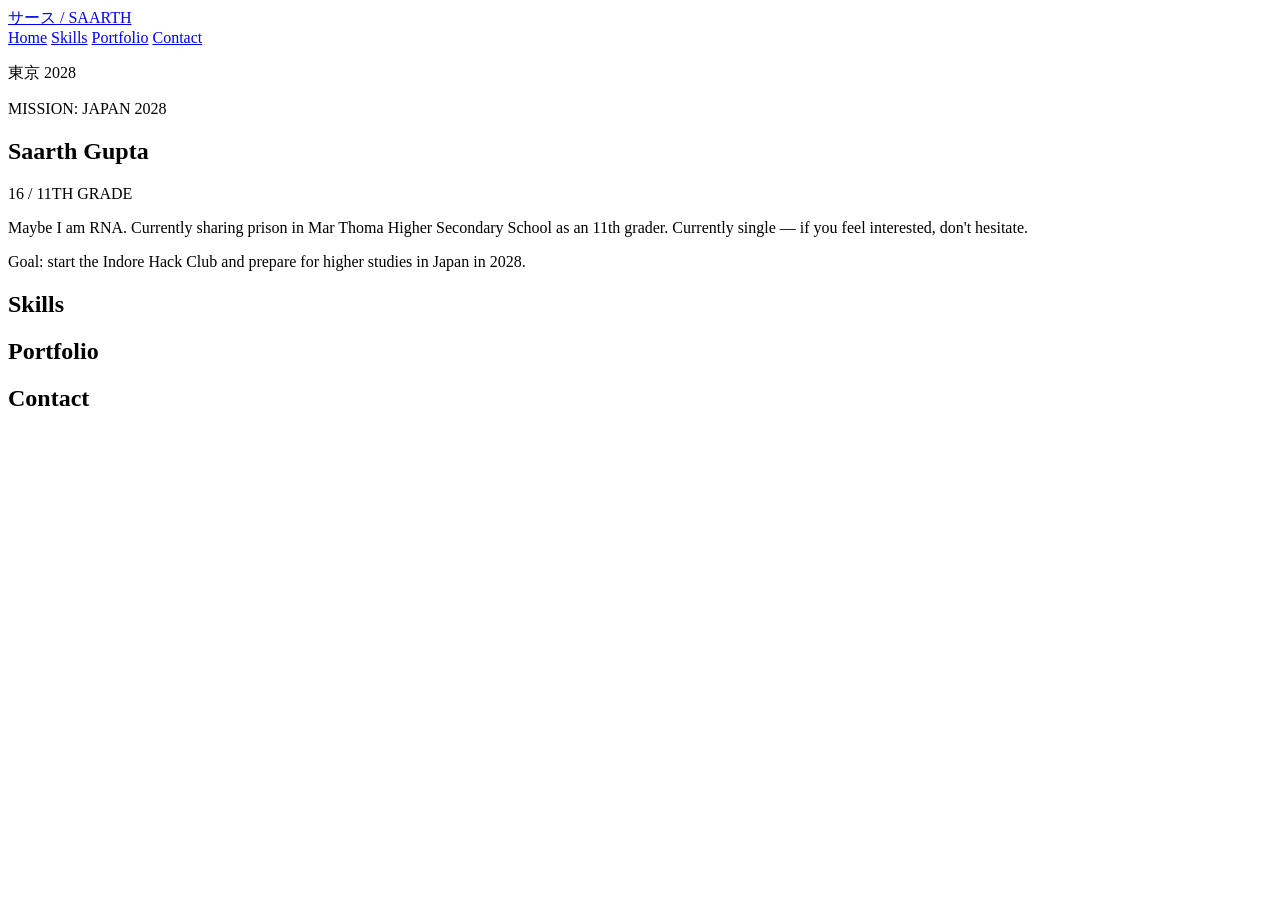
==== About-me.html @ 63665303 "Add personal webpage for Saarth Gupta This file serves as the personal webpage for Saarth Gupta, det" ====
<!DOCTYPE html>
<html lang="en">
<head>
  <meta charset="UTF-8">
  <meta name="viewport" content="width=device-width, initial-scale=1.0">
  <meta name="description" content="Saarth Gupta - personal website.">
  <title>Saarth Gupta | Tokyo 2028</title>

  <link rel="stylesheet" href="style.css">
</head>

<body>
  <header class="site-header">
    <nav class="main-navigation" aria-label="Main navigation">
      <a class="site-logo" href="#home">サース / SAARTH</a>

      <div class="navigation-links">
        <a href="#home">Home</a>
        <a href="#skills">Skills</a>
        <a href="#portfolio">Portfolio</a>
        <a href="#contact">Contact</a>
      </div>
    </nav>
  </header>

  <main class="site-container">
    <section class="hero-section" id="home">
      <p class="japanese-accent">東京 2028</p>

      <p class="mission-badge">MISSION: JAPAN 2028</p>

      <h1>Saarth Gupta</h1>

      <p class="age-label">16 / 11TH GRADE</p>

      <p class="hero-tagline">
        Maybe I am RNA. Currently sharing prison in Mar Thoma Higher Secondary
        School as an 11th grader. Currently single — if you feel interested,
        don't hesitate.
      </p>

      <p class="hero-goal">
        Goal: start the Indore Hack Club and prepare for higher studies in
        Japan in 2028.
      </p>
    </section>

    <section id="skills">
      <h2>Skills</h2>
    </section>

    <section id="portfolio">
      <h2>Portfolio</h2>
    </section>

    <section id="contact">
      <h2>Contact</h2>
    </section>
  </main>

  <script src="script.js"></script>
</body>
</html>
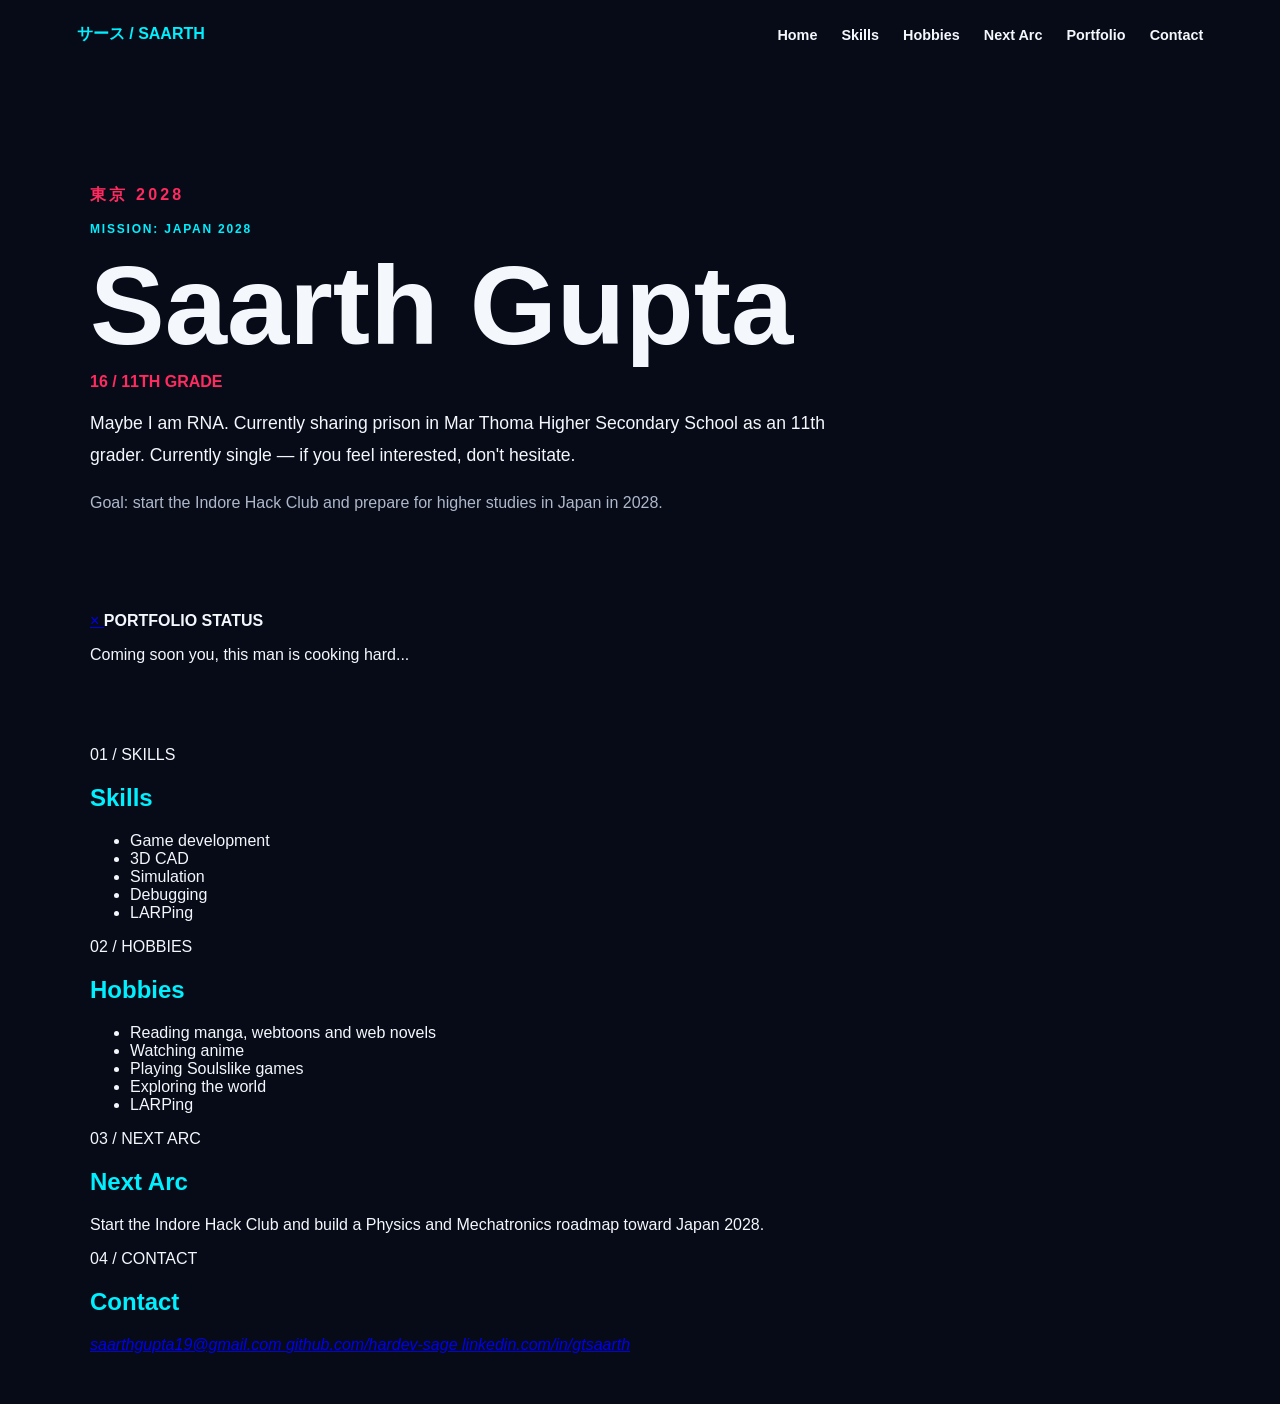
==== commit 3e6a9bc6: "Update About-me.html" ====
--- a/About-me.html
+++ b/About-me.html
@@ -3,7 +3,7 @@
 <head>
   <meta charset="UTF-8">
   <meta name="viewport" content="width=device-width, initial-scale=1.0">
-  <meta name="description" content="Saarth Gupta - personal website.">
+  <meta name="description" content="Saarth Gupta - personal website and Tokyo 2028 roadmap.">
   <title>Saarth Gupta | Tokyo 2028</title>
 
   <link rel="stylesheet" href="style.css">
@@ -17,6 +17,8 @@
       <div class="navigation-links">
         <a href="#home">Home</a>
         <a href="#skills">Skills</a>
+        <a href="#hobbies">Hobbies</a>
+        <a href="#next-arc">Next Arc</a>
         <a href="#portfolio">Portfolio</a>
         <a href="#contact">Contact</a>
       </div>
@@ -25,36 +27,103 @@
 
   <main class="site-container">
     <section class="hero-section" id="home">
-      <p class="japanese-accent">東京 2028</p>
+      <div class="hero-copy">
+        <p class="japanese-accent">東京 2028</p>
 
-      <p class="mission-badge">MISSION: JAPAN 2028</p>
+        <p class="mission-badge">MISSION: JAPAN 2028</p>
 
-      <h1>Saarth Gupta</h1>
+        <h1>Saarth Gupta</h1>
 
-      <p class="age-label">16 / 11TH GRADE</p>
+        <p class="age-label">16 / 11TH GRADE</p>
 
-      <p class="hero-tagline">
-        Maybe I am RNA. Currently sharing prison in Mar Thoma Higher Secondary
-        School as an 11th grader. Currently single — if you feel interested,
-        don't hesitate.
-      </p>
+        <p class="hero-tagline">
+          Maybe I am RNA. Currently sharing prison in Mar Thoma Higher Secondary
+          School as an 11th grader. Currently single — if you feel interested,
+          don't hesitate.
+        </p>
 
-      <p class="hero-goal">
-        Goal: start the Indore Hack Club and prepare for higher studies in
-        Japan in 2028.
-      </p>
+        <p class="hero-goal">
+          Goal: start the Indore Hack Club and prepare for higher studies in
+          Japan in 2028.
+        </p>
+      </div>
     </section>
 
-    <section id="skills">
-      <h2>Skills</h2>
-    </section>
+    <div id="portfolio" class="portfolio-target" aria-label="Portfolio status">
+      <div class="portfolio-banner">
+        <a href="#home" class="close-banner" aria-label="Close portfolio message">
+          ×
+        </a>
 
-    <section id="portfolio">
-      <h2>Portfolio</h2>
-    </section>
+        <strong>PORTFOLIO STATUS</strong>
 
-    <section id="contact">
-      <h2>Contact</h2>
+        <p>Coming soon you, this man is cooking hard...</p>
+      </div>
+    </div>
+
+    <section class="panel-grid" aria-label="About Saarth">
+      <article class="manga-panel" id="skills">
+        <p class="panel-number">01 / SKILLS</p>
+
+        <h2>Skills</h2>
+
+        <ul>
+          <li>Game development</li>
+          <li>3D CAD</li>
+          <li>Simulation</li>
+          <li>Debugging</li>
+          <li>LARPing</li>
+        </ul>
+      </article>
+
+      <article class="manga-panel" id="hobbies">
+        <p class="panel-number">02 / HOBBIES</p>
+
+        <h2>Hobbies</h2>
+
+        <ul>
+          <li>Reading manga, webtoons and web novels</li>
+          <li>Watching anime</li>
+          <li>Playing Soulslike games</li>
+          <li>Exploring the world</li>
+          <li>LARPing</li>
+        </ul>
+      </article>
+
+      <article class="manga-panel" id="next-arc">
+        <p class="panel-number">03 / NEXT ARC</p>
+
+        <h2>Next Arc</h2>
+
+        <p>
+          Start the Indore Hack Club and build a Physics and Mechatronics
+          roadmap toward Japan 2028.
+        </p>
+      </article>
+
+      <article class="manga-panel" id="contact">
+        <p class="panel-number">04 / CONTACT</p>
+
+        <h2>Contact</h2>
+
+        <address class="contact-list">
+          <a href="mailto:saarthgupta19@gmail.com">
+            saarthgupta19@gmail.com
+          </a>
+
+          <a href="https://github.com/hardev-sage"
+             target="_blank"
+             rel="noopener noreferrer">
+            github.com/hardev-sage
+          </a>
+
+          <a href="https://www.linkedin.com/in/gtsaarth/"
+             target="_blank"
+             rel="noopener noreferrer">
+            linkedin.com/in/gtsaarth
+          </a>
+        </address>
+      </article>
     </section>
   </main>
 
--- a/style.css
+++ b/style.css
@@ -0,0 +1,108 @@
+:root {
+  --midnight: #070b18;
+  --cyan: #00f0ff;
+  --crimson: #ff2a5f;
+  --white: #f4f7fb;
+  --muted: #aeb8ca;
+}
+
+* {
+  box-sizing: border-box;
+}
+
+html {
+  scroll-behavior: smooth;
+}
+
+body {
+  margin: 0;
+  min-height: 100vh;
+  color: var(--white);
+  background: var(--midnight);
+  font-family: Arial, Helvetica, sans-serif;
+}
+
+.site-header {
+  padding: 24px 6vw;
+}
+
+.main-navigation {
+  display: flex;
+  align-items: center;
+  justify-content: space-between;
+}
+
+.site-logo {
+  color: var(--cyan);
+  font-weight: 800;
+  text-decoration: none;
+}
+
+.navigation-links {
+  display: flex;
+  gap: 24px;
+}
+
+.navigation-links a {
+  color: var(--white);
+  font-size: 0.9rem;
+  font-weight: 700;
+  text-decoration: none;
+}
+
+.navigation-links a:hover {
+  color: var(--cyan);
+}
+
+.site-container {
+  width: min(1100px, 88%);
+  margin: 0 auto;
+}
+
+.hero-section {
+  padding: 100px 0 80px;
+}
+
+.japanese-accent {
+  color: var(--crimson);
+  font-weight: 800;
+  letter-spacing: 0.2em;
+}
+
+.mission-badge {
+  color: var(--cyan);
+  font-size: 0.75rem;
+  font-weight: 800;
+  letter-spacing: 0.15em;
+}
+
+.hero-section h1 {
+  margin: 20px 0 10px;
+  font-size: clamp(3rem, 10vw, 7rem);
+  line-height: 0.9;
+}
+
+.age-label {
+  color: var(--crimson);
+  font-weight: 800;
+}
+
+.hero-tagline {
+  max-width: 760px;
+  font-size: 1.1rem;
+  line-height: 1.8;
+}
+
+.hero-goal {
+  max-width: 650px;
+  color: var(--muted);
+  line-height: 1.7;
+}
+
+section:not(.hero-section) {
+  padding: 50px 0;
+}
+
+section:not(.hero-section) h2 {
+  color: var(--cyan);
+}
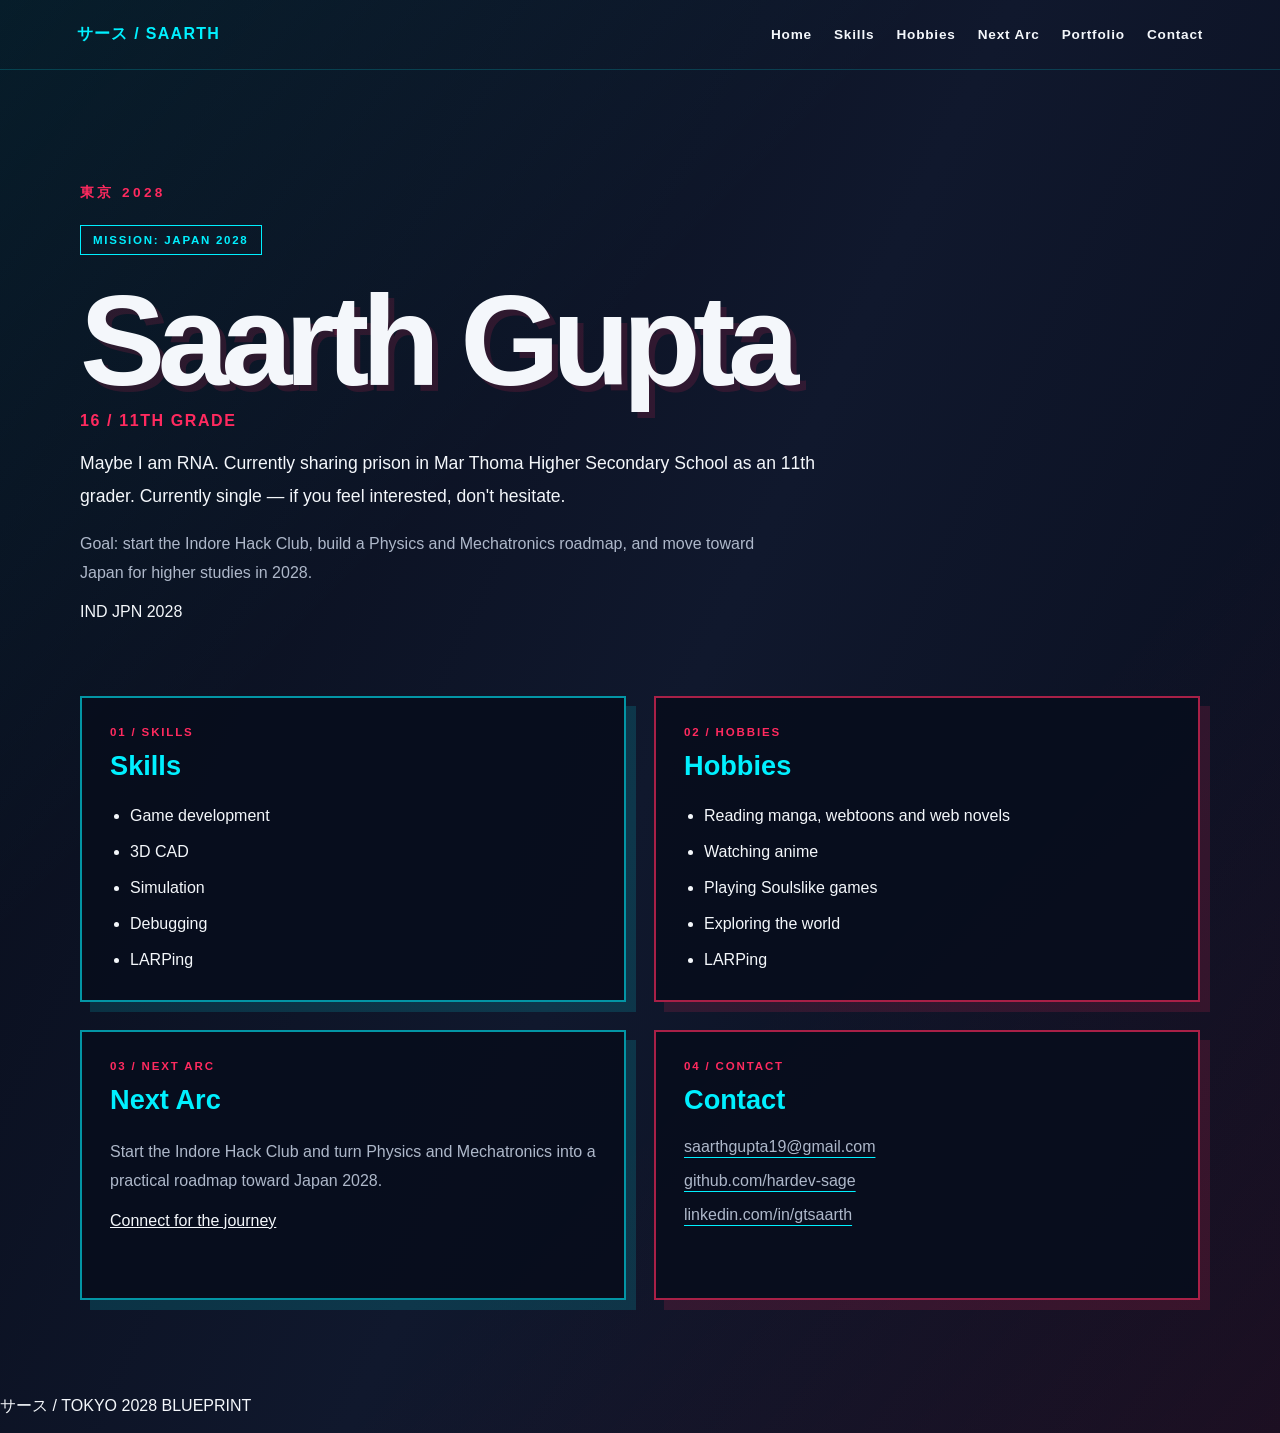
==== commit fb1d7a7b: "Update About-me.html" ====
--- a/About-me.html
+++ b/About-me.html
@@ -3,7 +3,7 @@
 <head>
   <meta charset="UTF-8">
   <meta name="viewport" content="width=device-width, initial-scale=1.0">
-  <meta name="description" content="Saarth Gupta - personal website and Tokyo 2028 roadmap.">
+  <meta name="description" content="Saarth Gupta - personal website, skills, interests and Tokyo 2028 roadmap.">
   <title>Saarth Gupta | Tokyo 2028</title>
 
   <link rel="stylesheet" href="style.css">
@@ -43,19 +43,29 @@
         </p>
 
         <p class="hero-goal">
-          Goal: start the Indore Hack Club and prepare for higher studies in
-          Japan in 2028.
+          Goal: start the Indore Hack Club, build a Physics and Mechatronics
+          roadmap, and move toward Japan for higher studies in 2028.
         </p>
+      </div>
+
+      <div class="hero-coordinate" aria-hidden="true">
+        <span>IND</span>
+        <span>JPN</span>
+        <span>2028</span>
       </div>
     </section>
 
     <div id="portfolio" class="portfolio-target" aria-label="Portfolio status">
       <div class="portfolio-banner">
-        <a href="#home" class="close-banner" aria-label="Close portfolio message">
+        <a
+          href="#home"
+          class="close-banner"
+          aria-label="Close portfolio message"
+        >
           ×
         </a>
 
-        <strong>PORTFOLIO STATUS</strong>
+        <strong>PORTFOLIO STATUS / 01</strong>
 
         <p>Coming soon you, this man is cooking hard...</p>
       </div>
@@ -96,9 +106,13 @@
         <h2>Next Arc</h2>
 
         <p>
-          Start the Indore Hack Club and build a Physics and Mechatronics
-          roadmap toward Japan 2028.
+          Start the Indore Hack Club and turn Physics and Mechatronics into a
+          practical roadmap toward Japan 2028.
         </p>
+
+        <a class="panel-link" href="#contact">
+          Connect for the journey
+        </a>
       </article>
 
       <article class="manga-panel" id="contact">
@@ -111,15 +125,19 @@
             saarthgupta19@gmail.com
           </a>
 
-          <a href="https://github.com/hardev-sage"
-             target="_blank"
-             rel="noopener noreferrer">
+          <a
+            href="https://github.com/hardev-sage"
+            target="_blank"
+            rel="noopener noreferrer"
+          >
             github.com/hardev-sage
           </a>
 
-          <a href="https://www.linkedin.com/in/gtsaarth/"
-             target="_blank"
-             rel="noopener noreferrer">
+          <a
+            href="https://www.linkedin.com/in/gtsaarth/"
+            target="_blank"
+            rel="noopener noreferrer"
+          >
             linkedin.com/in/gtsaarth
           </a>
         </address>
@@ -127,6 +145,10 @@
     </section>
   </main>
 
+  <footer class="site-footer">
+    <p>サース / TOKYO 2028 BLUEPRINT</p>
+  </footer>
+
   <script src="script.js"></script>
 </body>
 </html>
--- a/style.css
+++ b/style.css
@@ -1,9 +1,13 @@
 :root {
   --midnight: #070b18;
+  --midnight-blue: #10182d;
   --cyan: #00f0ff;
   --crimson: #ff2a5f;
   --white: #f4f7fb;
   --muted: #aeb8ca;
+  --panel: rgba(7, 13, 28, 0.9);
+  --cyan-shadow: rgba(0, 240, 255, 0.14);
+  --crimson-shadow: rgba(255, 42, 95, 0.14);
 }
 
 * {
@@ -18,91 +22,205 @@
   margin: 0;
   min-height: 100vh;
   color: var(--white);
-  background: var(--midnight);
+  background:
+    linear-gradient(135deg, rgba(0, 240, 255, 0.08), transparent 35%),
+    linear-gradient(315deg, rgba(255, 42, 95, 0.08), transparent 35%),
+    linear-gradient(115deg, var(--midnight) 0%, var(--midnight-blue) 52%, #090d1d 100%);
   font-family: Arial, Helvetica, sans-serif;
+}
+
+a {
+  color: inherit;
 }
 
 .site-header {
   padding: 24px 6vw;
+  border-bottom: 1px solid rgba(0, 240, 255, 0.18);
 }
 
 .main-navigation {
   display: flex;
   align-items: center;
   justify-content: space-between;
+  gap: 24px;
 }
 
 .site-logo {
   color: var(--cyan);
-  font-weight: 800;
+  font-weight: 900;
+  letter-spacing: 0.08em;
   text-decoration: none;
 }
 
 .navigation-links {
   display: flex;
-  gap: 24px;
+  flex-wrap: wrap;
+  justify-content: flex-end;
+  gap: 22px;
 }
 
 .navigation-links a {
   color: var(--white);
-  font-size: 0.9rem;
+  font-size: 0.85rem;
+  font-weight: 800;
+  letter-spacing: 0.06em;
+  text-decoration: none;
+}
+
+.navigation-links a:hover {
+  color: var(--cyan);
+}
+
+.site-container {
+  width: min(1120px, 88%);
+  margin: 0 auto;
+}
+
+.hero-section {
+  padding: 100px 0 75px;
+}
+
+.hero-copy {
+  max-width: 800px;
+}
+
+.japanese-accent {
+  color: var(--crimson);
+  font-size: 0.85rem;
+  font-weight: 900;
+  letter-spacing: 0.25em;
+}
+
+.mission-badge {
+  display: inline-block;
+  margin-top: 10px;
+  padding: 8px 12px;
+  border: 1px solid var(--cyan);
+  color: var(--cyan);
+  font-size: 0.72rem;
+  font-weight: 900;
+  letter-spacing: 0.15em;
+}
+
+.hero-section h1 {
+  margin: 20px 0 8px;
+  font-size: clamp(3.4rem, 10vw, 8rem);
+  line-height: 0.85;
+  letter-spacing: -0.06em;
+  text-shadow: 6px 6px 0 var(--crimson-shadow);
+}
+
+.age-label {
+  color: var(--crimson);
+  font-weight: 900;
+  letter-spacing: 0.1em;
+}
+
+.hero-tagline {
+  max-width: 780px;
+  font-size: 1.1rem;
+  line-height: 1.85;
+}
+
+.hero-goal {
+  max-width: 700px;
+  color: var(--muted);
+  line-height: 1.8;
+}
+
+.portfolio-target {
+  display: none;
+}
+
+.portfolio-target:target {
+  display: block;
+}
+
+.portfolio-banner {
+  position: relative;
+  margin-bottom: 32px;
+  padding: 22px 50px 22px 22px;
+  border: 2px solid var(--crimson);
+  background: var(--panel);
+  box-shadow: 8px 8px 0 var(--crimson-shadow);
+}
+
+.portfolio-banner strong {
+  color: var(--crimson);
+  font-size: 0.75rem;
+  letter-spacing: 0.15em;
+}
+
+.portfolio-banner p {
+  margin: 8px 0 0;
+  line-height: 1.6;
+}
+
+.close-banner {
+  position: absolute;
+  top: 10px;
+  right: 16px;
+  color: var(--cyan);
+  font-size: 1.5rem;
   font-weight: 700;
   text-decoration: none;
 }
 
-.navigation-links a:hover {
-  color: var(--cyan);
-}
-
-.site-container {
-  width: min(1100px, 88%);
-  margin: 0 auto;
-}
-
-.hero-section {
-  padding: 100px 0 80px;
-}
-
-.japanese-accent {
-  color: var(--crimson);
-  font-weight: 800;
-  letter-spacing: 0.2em;
-}
-
-.mission-badge {
-  color: var(--cyan);
-  font-size: 0.75rem;
-  font-weight: 800;
-  letter-spacing: 0.15em;
-}
-
-.hero-section h1 {
-  margin: 20px 0 10px;
-  font-size: clamp(3rem, 10vw, 7rem);
-  line-height: 0.9;
-}
-
-.age-label {
-  color: var(--crimson);
-  font-weight: 800;
-}
-
-.hero-tagline {
-  max-width: 760px;
-  font-size: 1.1rem;
+.panel-grid {
+  display: grid;
+  grid-template-columns: repeat(2, minmax(0, 1fr));
+  gap: 28px;
+  padding-bottom: 80px;
+}
+
+.manga-panel {
+  min-height: 270px;
+  padding: 28px;
+  border: 2px solid rgba(0, 240, 255, 0.6);
+  background: var(--panel);
+  box-shadow: 10px 10px 0 var(--cyan-shadow);
+}
+
+.manga-panel:nth-child(even) {
+  border-color: rgba(255, 42, 95, 0.65);
+  box-shadow: 10px 10px 0 var(--crimson-shadow);
+}
+
+.panel-number {
+  margin: 0;
+  color: var(--crimson);
+  font-size: 0.72rem;
+  font-weight: 900;
+  letter-spacing: 0.16em;
+}
+
+.manga-panel h2 {
+  margin: 12px 0 22px;
+  color: var(--cyan);
+  font-size: 1.7rem;
+}
+
+.manga-panel ul {
+  display: grid;
+  gap: 12px;
+  margin: 0;
+  padding-left: 20px;
+  line-height: 1.5;
+}
+
+.manga-panel p:not(.panel-number) {
+  color: var(--muted);
   line-height: 1.8;
 }
 
-.hero-goal {
-  max-width: 650px;
+.contact-list {
+  display: grid;
+  gap: 16px;
+  font-style: normal;
+}
+
+.contact-list a {
   color: var(--muted);
-  line-height: 1.7;
-}
-
-section:not(.hero-section) {
-  padding: 50px 0;
-}
-
-section:not(.hero-section) h2 {
-  color: var(--cyan);
-}
+  text-decoration-color: var(--cyan);
+  text-underline-offset: 5px;
+}
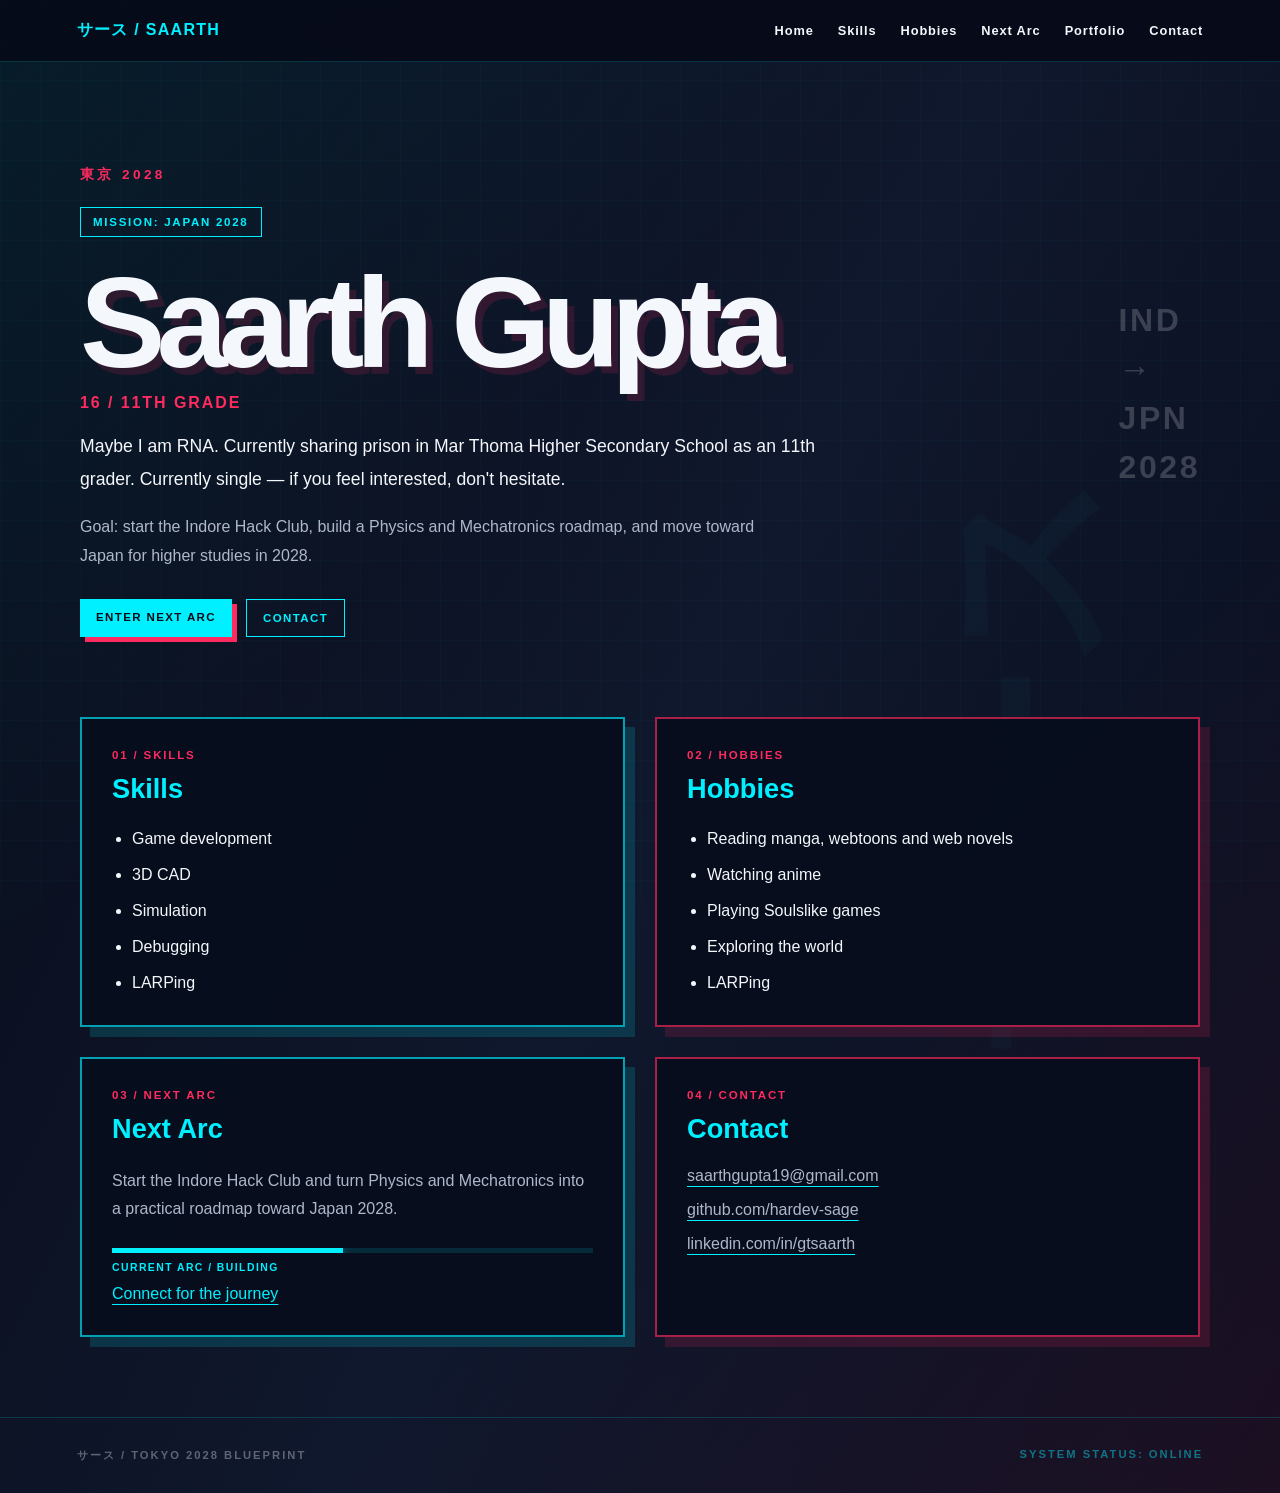
==== commit f484e8b3: "Refactor HTML structure and improve formatting" ====
--- a/About-me.html
+++ b/About-me.html
@@ -3,13 +3,20 @@
 <head>
   <meta charset="UTF-8">
   <meta name="viewport" content="width=device-width, initial-scale=1.0">
-  <meta name="description" content="Saarth Gupta - personal website, skills, interests and Tokyo 2028 roadmap.">
+  <meta
+    name="description"
+    content="Saarth Gupta - personal website, skills, interests and Tokyo 2028 roadmap."
+  >
   <title>Saarth Gupta | Tokyo 2028</title>
-
   <link rel="stylesheet" href="style.css">
 </head>
 
 <body>
+  <div class="page-loader" aria-hidden="true">
+    <span class="loader-line"></span>
+    <span class="loader-text">INITIALIZING BLUEPRINT...</span>
+  </div>
+
   <header class="site-header">
     <nav class="main-navigation" aria-label="Main navigation">
       <a class="site-logo" href="#home">サース / SAARTH</a>
@@ -30,11 +37,15 @@
       <div class="hero-copy">
         <p class="japanese-accent">東京 2028</p>
 
-        <p class="mission-badge">MISSION: JAPAN 2028</p>
+        <p class="mission-badge">
+          MISSION: JAPAN 2028
+        </p>
 
         <h1>Saarth Gupta</h1>
 
-        <p class="age-label">16 / 11TH GRADE</p>
+        <p class="age-label">
+          16 / 11TH GRADE
+        </p>
 
         <p class="hero-tagline">
           Maybe I am RNA. Currently sharing prison in Mar Thoma Higher Secondary
@@ -46,16 +57,26 @@
           Goal: start the Indore Hack Club, build a Physics and Mechatronics
           roadmap, and move toward Japan for higher studies in 2028.
         </p>
+
+        <div class="hero-actions">
+          <a class="primary-link" href="#next-arc">ENTER NEXT ARC</a>
+          <a class="secondary-link" href="#contact">CONTACT</a>
+        </div>
       </div>
 
       <div class="hero-coordinate" aria-hidden="true">
         <span>IND</span>
+        <span>→</span>
         <span>JPN</span>
         <span>2028</span>
       </div>
     </section>
 
-    <div id="portfolio" class="portfolio-target" aria-label="Portfolio status">
+    <div
+      id="portfolio"
+      class="portfolio-target"
+      aria-label="Portfolio status"
+    >
       <div class="portfolio-banner">
         <a
           href="#home"
@@ -67,14 +88,15 @@
 
         <strong>PORTFOLIO STATUS / 01</strong>
 
-        <p>Coming soon you, this man is cooking hard...</p>
+        <p>
+          Coming soon you, this man is cooking hard...
+        </p>
       </div>
     </div>
 
     <section class="panel-grid" aria-label="About Saarth">
       <article class="manga-panel" id="skills">
         <p class="panel-number">01 / SKILLS</p>
-
         <h2>Skills</h2>
 
         <ul>
@@ -88,7 +110,6 @@
 
       <article class="manga-panel" id="hobbies">
         <p class="panel-number">02 / HOBBIES</p>
-
         <h2>Hobbies</h2>
 
         <ul>
@@ -102,12 +123,19 @@
 
       <article class="manga-panel" id="next-arc">
         <p class="panel-number">03 / NEXT ARC</p>
-
         <h2>Next Arc</h2>
 
         <p>
           Start the Indore Hack Club and turn Physics and Mechatronics into a
           practical roadmap toward Japan 2028.
+        </p>
+
+        <div class="arc-progress" aria-label="Japan 2028 roadmap progress">
+          <span></span>
+        </div>
+
+        <p class="progress-label">
+          CURRENT ARC / BUILDING
         </p>
 
         <a class="panel-link" href="#contact">
@@ -117,7 +145,6 @@
 
       <article class="manga-panel" id="contact">
         <p class="panel-number">04 / CONTACT</p>
-
         <h2>Contact</h2>
 
         <address class="contact-list">
@@ -147,6 +174,7 @@
 
   <footer class="site-footer">
     <p>サース / TOKYO 2028 BLUEPRINT</p>
+    <p class="footer-status">SYSTEM STATUS: ONLINE</p>
   </footer>
 
   <script src="script.js"></script>
--- a/style.css
+++ b/style.css
@@ -5,9 +5,9 @@
   --crimson: #ff2a5f;
   --white: #f4f7fb;
   --muted: #aeb8ca;
-  --panel: rgba(7, 13, 28, 0.9);
-  --cyan-shadow: rgba(0, 240, 255, 0.14);
-  --crimson-shadow: rgba(255, 42, 95, 0.14);
+  --panel: rgba(7, 13, 28, 0.93);
+  --cyan-shadow: rgba(0, 240, 255, 0.15);
+  --crimson-shadow: rgba(255, 42, 95, 0.15);
 }
 
 * {
@@ -16,6 +16,7 @@
 
 html {
   scroll-behavior: smooth;
+  scroll-padding-top: 90px;
 }
 
 body {
@@ -25,17 +26,111 @@
   background:
     linear-gradient(135deg, rgba(0, 240, 255, 0.08), transparent 35%),
     linear-gradient(315deg, rgba(255, 42, 95, 0.08), transparent 35%),
-    linear-gradient(115deg, var(--midnight) 0%, var(--midnight-blue) 52%, #090d1d 100%);
+    linear-gradient(
+      115deg,
+      var(--midnight) 0%,
+      var(--midnight-blue) 52%,
+      #090d1d 100%
+    );
   font-family: Arial, Helvetica, sans-serif;
+  overflow-x: hidden;
+}
+
+body::before {
+  content: "";
+  position: fixed;
+  inset: 0;
+  z-index: -2;
+  pointer-events: none;
+  background-image:
+    linear-gradient(rgba(0, 240, 255, 0.025) 1px, transparent 1px),
+    linear-gradient(90deg, rgba(0, 240, 255, 0.025) 1px, transparent 1px);
+  background-size: 40px 40px;
+}
+
+body::after {
+  content: "サース";
+  position: fixed;
+  right: -40px;
+  bottom: 40px;
+  z-index: -1;
+  color: rgba(0, 240, 255, 0.025);
+  font-size: 12rem;
+  font-weight: 900;
+  line-height: 1;
+  transform: rotate(-90deg);
+  pointer-events: none;
 }
 
 a {
   color: inherit;
 }
 
+a:focus-visible {
+  outline: 2px solid var(--cyan);
+  outline-offset: 5px;
+}
+
+.page-loader {
+  position: fixed;
+  inset: 0;
+  z-index: 999;
+  display: grid;
+  place-items: center;
+  gap: 16px;
+  background: var(--midnight);
+  animation: loader-exit 0.7s ease 1.4s forwards;
+  pointer-events: none;
+}
+
+.loader-line {
+  width: min(300px, 60vw);
+  height: 2px;
+  overflow: hidden;
+  background: rgba(0, 240, 255, 0.15);
+}
+
+.loader-line::after {
+  content: "";
+  display: block;
+  width: 45%;
+  height: 100%;
+  background: var(--cyan);
+  animation: loading-line 1s ease-in-out infinite;
+}
+
+.loader-text {
+  color: var(--cyan);
+  font-size: 0.7rem;
+  font-weight: 900;
+  letter-spacing: 0.18em;
+}
+
+@keyframes loading-line {
+  0% {
+    transform: translateX(-120%);
+  }
+
+  100% {
+    transform: translateX(230%);
+  }
+}
+
+@keyframes loader-exit {
+  to {
+    opacity: 0;
+    visibility: hidden;
+  }
+}
+
 .site-header {
-  padding: 24px 6vw;
+  position: sticky;
+  top: 0;
+  z-index: 20;
+  padding: 20px 6vw;
   border-bottom: 1px solid rgba(0, 240, 255, 0.18);
+  background: rgba(7, 11, 24, 0.9);
+  backdrop-filter: blur(12px);
 }
 
 .main-navigation {
@@ -50,25 +145,42 @@
   font-weight: 900;
   letter-spacing: 0.08em;
   text-decoration: none;
+  white-space: nowrap;
 }
 
 .navigation-links {
   display: flex;
   flex-wrap: wrap;
   justify-content: flex-end;
-  gap: 22px;
+  gap: 24px;
 }
 
 .navigation-links a {
+  position: relative;
   color: var(--white);
-  font-size: 0.85rem;
+  font-size: 0.8rem;
   font-weight: 800;
-  letter-spacing: 0.06em;
+  letter-spacing: 0.07em;
   text-decoration: none;
 }
 
+.navigation-links a::after {
+  content: "";
+  position: absolute;
+  left: 0;
+  bottom: -7px;
+  width: 0;
+  height: 2px;
+  background: var(--cyan);
+  transition: width 0.25s ease;
+}
+
 .navigation-links a:hover {
   color: var(--cyan);
+}
+
+.navigation-links a:hover::after {
+  width: 100%;
 }
 
 .site-container {
@@ -77,11 +189,30 @@
 }
 
 .hero-section {
-  padding: 100px 0 75px;
+  position: relative;
+  display: flex;
+  align-items: center;
+  justify-content: space-between;
+  gap: 40px;
+  min-height: 650px;
+  padding: 90px 0 80px;
 }
 
 .hero-copy {
   max-width: 800px;
+  animation: hero-enter 0.8s ease 1.5s both;
+}
+
+@keyframes hero-enter {
+  from {
+    opacity: 0;
+    transform: translateY(24px);
+  }
+
+  to {
+    opacity: 1;
+    transform: translateY(0);
+  }
 }
 
 .japanese-accent {
@@ -100,20 +231,33 @@
   font-size: 0.72rem;
   font-weight: 900;
   letter-spacing: 0.15em;
+  animation: badge-pulse 2.2s ease-in-out infinite;
+}
+
+@keyframes badge-pulse {
+  0%,
+  100% {
+    box-shadow: 0 0 0 rgba(0, 240, 255, 0);
+  }
+
+  50% {
+    box-shadow: 0 0 20px rgba(0, 240, 255, 0.18);
+  }
 }
 
 .hero-section h1 {
   margin: 20px 0 8px;
   font-size: clamp(3.4rem, 10vw, 8rem);
-  line-height: 0.85;
-  letter-spacing: -0.06em;
-  text-shadow: 6px 6px 0 var(--crimson-shadow);
+  line-height: 0.84;
+  letter-spacing: -0.07em;
+  text-shadow: 7px 7px 0 var(--crimson-shadow);
 }
 
 .age-label {
+  margin: 18px 0;
   color: var(--crimson);
   font-weight: 900;
-  letter-spacing: 0.1em;
+  letter-spacing: 0.12em;
 }
 
 .hero-tagline {
@@ -128,18 +272,93 @@
   line-height: 1.8;
 }
 
+.hero-actions {
+  display: flex;
+  flex-wrap: wrap;
+  gap: 14px;
+  margin-top: 28px;
+}
+
+.primary-link,
+.secondary-link {
+  display: inline-block;
+  padding: 12px 16px;
+  font-size: 0.72rem;
+  font-weight: 900;
+  letter-spacing: 0.12em;
+  text-decoration: none;
+  transition:
+    transform 0.2s ease,
+    box-shadow 0.2s ease;
+}
+
+.primary-link {
+  color: var(--midnight);
+  background: var(--cyan);
+  box-shadow: 5px 5px 0 var(--crimson);
+}
+
+.secondary-link {
+  border: 1px solid var(--cyan);
+  color: var(--cyan);
+}
+
+.primary-link:hover,
+.secondary-link:hover {
+  transform: translate(-3px, -3px);
+}
+
+.primary-link:hover {
+  box-shadow: 8px 8px 0 var(--crimson);
+}
+
+.hero-coordinate {
+  display: grid;
+  gap: 12px;
+  color: rgba(244, 247, 251, 0.2);
+  font-size: 2rem;
+  font-weight: 900;
+  letter-spacing: 0.08em;
+  animation: coordinate-in 0.8s ease 1.7s both;
+}
+
+@keyframes coordinate-in {
+  from {
+    opacity: 0;
+    transform: translateX(25px);
+  }
+
+  to {
+    opacity: 1;
+    transform: translateX(0);
+  }
+}
+
 .portfolio-target {
   display: none;
 }
 
 .portfolio-target:target {
   display: block;
+  animation: target-pop 0.35s ease both;
+}
+
+@keyframes target-pop {
+  from {
+    opacity: 0;
+    transform: translateY(-12px) scale(0.98);
+  }
+
+  to {
+    opacity: 1;
+    transform: translateY(0) scale(1);
+  }
 }
 
 .portfolio-banner {
   position: relative;
-  margin-bottom: 32px;
-  padding: 22px 50px 22px 22px;
+  margin-bottom: 36px;
+  padding: 22px 52px 22px 22px;
   border: 2px solid var(--crimson);
   background: var(--panel);
   box-shadow: 8px 8px 0 var(--crimson-shadow);
@@ -169,21 +388,34 @@
 .panel-grid {
   display: grid;
   grid-template-columns: repeat(2, minmax(0, 1fr));
-  gap: 28px;
+  gap: 30px;
   padding-bottom: 80px;
 }
 
 .manga-panel {
-  min-height: 270px;
-  padding: 28px;
-  border: 2px solid rgba(0, 240, 255, 0.6);
+  position: relative;
+  min-height: 280px;
+  padding: 30px;
+  border: 2px solid rgba(0, 240, 255, 0.65);
   background: var(--panel);
   box-shadow: 10px 10px 0 var(--cyan-shadow);
+  transition:
+    transform 0.25s ease,
+    box-shadow 0.25s ease;
+}
+
+.manga-panel:hover {
+  transform: translate(-5px, -5px);
+  box-shadow: 15px 15px 0 var(--cyan-shadow);
 }
 
 .manga-panel:nth-child(even) {
   border-color: rgba(255, 42, 95, 0.65);
   box-shadow: 10px 10px 0 var(--crimson-shadow);
+}
+
+.manga-panel:nth-child(even):hover {
+  box-shadow: 15px 15px 0 var(--crimson-shadow);
 }
 
 .panel-number {
@@ -208,9 +440,41 @@
   line-height: 1.5;
 }
 
-.manga-panel p:not(.panel-number) {
+.manga-panel p:not(.panel-number):not(.progress-label) {
   color: var(--muted);
   line-height: 1.8;
+}
+
+.panel-link {
+  display: inline-block;
+  margin-top: 12px;
+  color: var(--cyan);
+  text-decoration-color: var(--cyan);
+  text-underline-offset: 5px;
+}
+
+.arc-progress {
+  width: 100%;
+  height: 5px;
+  margin-top: 24px;
+  overflow: hidden;
+  background: rgba(0, 240, 255, 0.12);
+}
+
+.arc-progress span {
+  display: block;
+  width: 48%;
+  height: 100%;
+  background: var(--cyan);
+  box-shadow: 0 0 12px rgba(0, 240, 255, 0.5);
+}
+
+.progress-label {
+  margin: 9px 0 0;
+  color: var(--cyan);
+  font-size: 0.65rem;
+  font-weight: 900;
+  letter-spacing: 0.14em;
 }
 
 .contact-list {
@@ -223,4 +487,93 @@
   color: var(--muted);
   text-decoration-color: var(--cyan);
   text-underline-offset: 5px;
-}
+  transition:
+    color 0.2s ease,
+    padding-left 0.2s ease;
+}
+
+.contact-list a:hover {
+  padding-left: 7px;
+  color: var(--cyan);
+}
+
+.site-footer {
+  display: flex;
+  justify-content: space-between;
+  gap: 20px;
+  padding: 30px 6vw;
+  border-top: 1px solid rgba(0, 240, 255, 0.18);
+  color: rgba(244, 247, 251, 0.35);
+  font-size: 0.7rem;
+  font-weight: 900;
+  letter-spacing: 0.18em;
+}
+
+.site-footer p {
+  margin: 0;
+}
+
+.footer-status {
+  color: rgba(0, 240, 255, 0.45);
+}
+
+@media (max-width: 760px) {
+  .site-header {
+    position: relative;
+  }
+
+  .main-navigation {
+    align-items: flex-start;
+    flex-direction: column;
+  }
+
+  .navigation-links {
+    width: 100%;
+    justify-content: flex-start;
+    gap: 14px 20px;
+  }
+
+  .hero-section {
+    min-height: auto;
+    padding: 75px 0 65px;
+  }
+
+  .hero-coordinate {
+    display: none;
+  }
+
+  .hero-section h1 {
+    font-size: clamp(3rem, 17vw, 5.5rem);
+  }
+
+  .hero-tagline {
+    font-size: 1rem;
+  }
+
+  .panel-grid {
+    grid-template-columns: 1fr;
+  }
+
+  .manga-panel {
+    min-height: auto;
+  }
+
+  .site-footer {
+    align-items: flex-start;
+    flex-direction: column;
+  }
+}
+
+@media (prefers-reduced-motion: reduce) {
+  html {
+    scroll-behavior: auto;
+  }
+
+  *,
+  *::before,
+  *::after {
+    animation-duration: 0.01ms !important;
+    animation-iteration-count: 1 !important;
+    transition-duration: 0.01ms !important;
+  }
+}
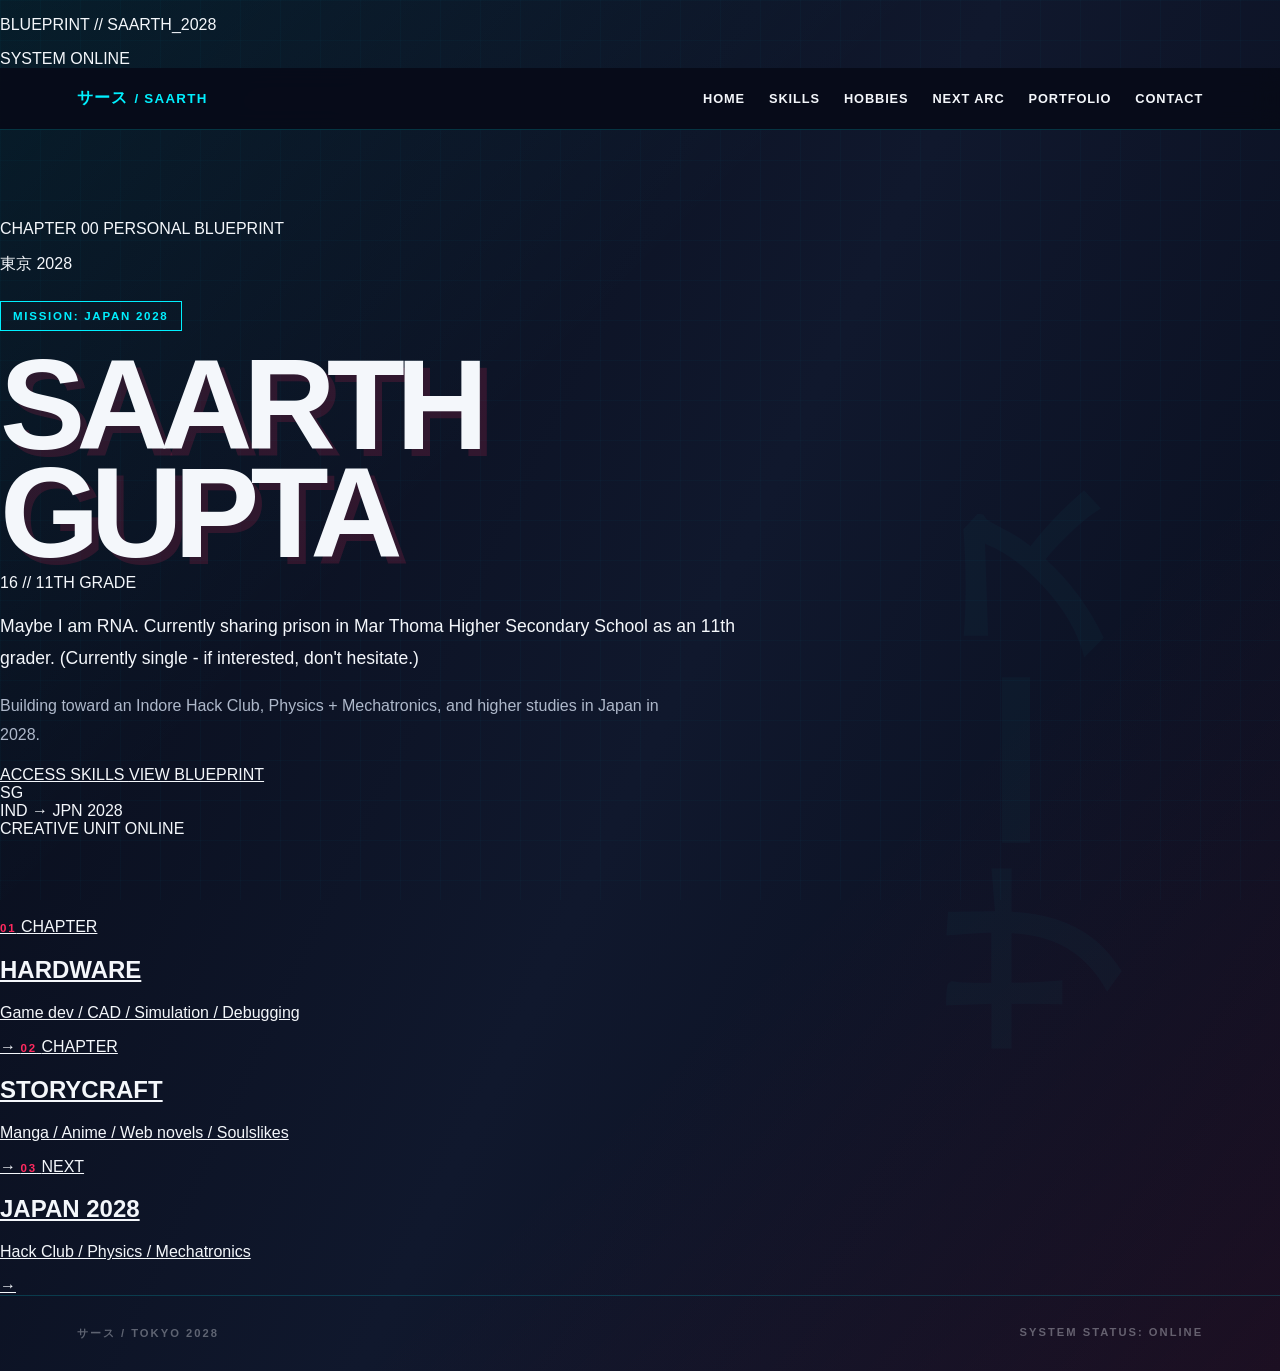
==== commit 0b27d1ac: "Update About-me.html for content and structure" ====
--- a/About-me.html
+++ b/About-me.html
@@ -5,176 +5,145 @@
   <meta name="viewport" content="width=device-width, initial-scale=1.0">
   <meta
     name="description"
-    content="Saarth Gupta - personal website, skills, interests and Tokyo 2028 roadmap."
+    content="Saarth Gupta | Tokyo 2028 Mecha-Manga Blueprint"
   >
   <title>Saarth Gupta | Tokyo 2028</title>
   <link rel="stylesheet" href="style.css">
 </head>
 
 <body>
-  <div class="page-loader" aria-hidden="true">
-    <span class="loader-line"></span>
-    <span class="loader-text">INITIALIZING BLUEPRINT...</span>
+  <div class="screen-noise" aria-hidden="true"></div>
+
+  <div class="intro-screen" aria-hidden="true">
+    <div class="scan-bar"></div>
+    <p>BLUEPRINT // SAARTH_2028</p>
+    <span>SYSTEM ONLINE</span>
   </div>
 
   <header class="site-header">
     <nav class="main-navigation" aria-label="Main navigation">
-      <a class="site-logo" href="#home">サース / SAARTH</a>
+      <a class="site-logo" href="index.html">
+        <span>サース</span>
+        <small>/ SAARTH</small>
+      </a>
 
       <div class="navigation-links">
-        <a href="#home">Home</a>
-        <a href="#skills">Skills</a>
-        <a href="#hobbies">Hobbies</a>
-        <a href="#next-arc">Next Arc</a>
-        <a href="#portfolio">Portfolio</a>
-        <a href="#contact">Contact</a>
+        <a class="active" href="index.html">HOME</a>
+        <a href="skills.html">SKILLS</a>
+        <a href="hobbies.html">HOBBIES</a>
+        <a href="next-arc.html">NEXT ARC</a>
+        <a href="portfolio.html">PORTFOLIO</a>
+        <a href="contact.html">CONTACT</a>
       </div>
     </nav>
   </header>
 
-  <main class="site-container">
-    <section class="hero-section" id="home">
-      <div class="hero-copy">
-        <p class="japanese-accent">東京 2028</p>
+  <main>
+    <section class="hero-section">
+      <div class="hero-grid">
 
-        <p class="mission-badge">
-          MISSION: JAPAN 2028
-        </p>
+        <div class="hero-copy">
+          <div class="chapter-label">
+            <span>CHAPTER 00</span>
+            <span>PERSONAL BLUEPRINT</span>
+          </div>
 
-        <h1>Saarth Gupta</h1>
+          <p class="japanese-title">東京 2028</p>
 
-        <p class="age-label">
-          16 / 11TH GRADE
-        </p>
+          <div class="mission-badge">
+            <span class="status-dot"></span>
+            MISSION: JAPAN 2028
+          </div>
 
-        <p class="hero-tagline">
-          Maybe I am RNA. Currently sharing prison in Mar Thoma Higher Secondary
-          School as an 11th grader. Currently single — if you feel interested,
-          don't hesitate.
-        </p>
+          <h1>
+            SAARTH
+            <span>GUPTA</span>
+          </h1>
 
-        <p class="hero-goal">
-          Goal: start the Indore Hack Club, build a Physics and Mechatronics
-          roadmap, and move toward Japan for higher studies in 2028.
-        </p>
+          <div class="identity-line">
+            <span>16</span>
+            <span>//</span>
+            <span>11TH GRADE</span>
+          </div>
 
-        <div class="hero-actions">
-          <a class="primary-link" href="#next-arc">ENTER NEXT ARC</a>
-          <a class="secondary-link" href="#contact">CONTACT</a>
+          <p class="hero-tagline">
+            Maybe I am RNA. Currently sharing prison in Mar Thoma Higher
+            Secondary School as an 11th grader.
+            <span class="humour">
+              (Currently single - if interested, don't hesitate.)
+            </span>
+          </p>
+
+          <p class="hero-goal">
+            Building toward an Indore Hack Club, Physics + Mechatronics,
+            and higher studies in Japan in 2028.
+          </p>
+
+          <div class="hero-buttons">
+            <a href="skills.html" class="manga-button cyan-button">
+              ACCESS SKILLS
+            </a>
+
+            <a href="next-arc.html" class="manga-button red-button">
+              VIEW BLUEPRINT
+            </a>
+          </div>
         </div>
-      </div>
 
-      <div class="hero-coordinate" aria-hidden="true">
-        <span>IND</span>
-        <span>→</span>
-        <span>JPN</span>
-        <span>2028</span>
+        <div class="hero-visual" aria-hidden="true">
+          <div class="mecha-ring ring-one"></div>
+          <div class="mecha-ring ring-two"></div>
+          <div class="mecha-ring ring-three"></div>
+
+          <div class="core">
+            <span>SG</span>
+          </div>
+
+          <div class="hud hud-top">
+            <span>IND → JPN</span>
+            <span>2028</span>
+          </div>
+
+          <div class="hud hud-bottom">
+            <span>CREATIVE UNIT</span>
+            <span>ONLINE</span>
+          </div>
+
+          <div class="crosshair"></div>
+        </div>
       </div>
     </section>
 
-    <div
-      id="portfolio"
-      class="portfolio-target"
-      aria-label="Portfolio status"
-    >
-      <div class="portfolio-banner">
-        <a
-          href="#home"
-          class="close-banner"
-          aria-label="Close portfolio message"
-        >
-          ×
-        </a>
+    <section class="quick-panels">
+      <a class="quick-panel cyan-panel" href="skills.html">
+        <span class="panel-number">01</span>
+        <span class="panel-type">CHAPTER</span>
+        <h2>HARDWARE</h2>
+        <p>Game dev / CAD / Simulation / Debugging</p>
+        <span class="panel-arrow">→</span>
+      </a>
 
-        <strong>PORTFOLIO STATUS / 01</strong>
+      <a class="quick-panel red-panel" href="hobbies.html">
+        <span class="panel-number">02</span>
+        <span class="panel-type">CHAPTER</span>
+        <h2>STORYCRAFT</h2>
+        <p>Manga / Anime / Web novels / Soulslikes</p>
+        <span class="panel-arrow">→</span>
+      </a>
 
-        <p>
-          Coming soon you, this man is cooking hard...
-        </p>
-      </div>
-    </div>
-
-    <section class="panel-grid" aria-label="About Saarth">
-      <article class="manga-panel" id="skills">
-        <p class="panel-number">01 / SKILLS</p>
-        <h2>Skills</h2>
-
-        <ul>
-          <li>Game development</li>
-          <li>3D CAD</li>
-          <li>Simulation</li>
-          <li>Debugging</li>
-          <li>LARPing</li>
-        </ul>
-      </article>
-
-      <article class="manga-panel" id="hobbies">
-        <p class="panel-number">02 / HOBBIES</p>
-        <h2>Hobbies</h2>
-
-        <ul>
-          <li>Reading manga, webtoons and web novels</li>
-          <li>Watching anime</li>
-          <li>Playing Soulslike games</li>
-          <li>Exploring the world</li>
-          <li>LARPing</li>
-        </ul>
-      </article>
-
-      <article class="manga-panel" id="next-arc">
-        <p class="panel-number">03 / NEXT ARC</p>
-        <h2>Next Arc</h2>
-
-        <p>
-          Start the Indore Hack Club and turn Physics and Mechatronics into a
-          practical roadmap toward Japan 2028.
-        </p>
-
-        <div class="arc-progress" aria-label="Japan 2028 roadmap progress">
-          <span></span>
-        </div>
-
-        <p class="progress-label">
-          CURRENT ARC / BUILDING
-        </p>
-
-        <a class="panel-link" href="#contact">
-          Connect for the journey
-        </a>
-      </article>
-
-      <article class="manga-panel" id="contact">
-        <p class="panel-number">04 / CONTACT</p>
-        <h2>Contact</h2>
-
-        <address class="contact-list">
-          <a href="mailto:saarthgupta19@gmail.com">
-            saarthgupta19@gmail.com
-          </a>
-
-          <a
-            href="https://github.com/hardev-sage"
-            target="_blank"
-            rel="noopener noreferrer"
-          >
-            github.com/hardev-sage
-          </a>
-
-          <a
-            href="https://www.linkedin.com/in/gtsaarth/"
-            target="_blank"
-            rel="noopener noreferrer"
-          >
-            linkedin.com/in/gtsaarth
-          </a>
-        </address>
-      </article>
+      <a class="quick-panel cyan-panel" href="next-arc.html">
+        <span class="panel-number">03</span>
+        <span class="panel-type">NEXT</span>
+        <h2>JAPAN 2028</h2>
+        <p>Hack Club / Physics / Mechatronics</p>
+        <span class="panel-arrow">→</span>
+      </a>
     </section>
   </main>
 
   <footer class="site-footer">
-    <p>サース / TOKYO 2028 BLUEPRINT</p>
-    <p class="footer-status">SYSTEM STATUS: ONLINE</p>
+    <span>サース / TOKYO 2028</span>
+    <span>SYSTEM STATUS: ONLINE</span>
   </footer>
 
   <script src="script.js"></script>
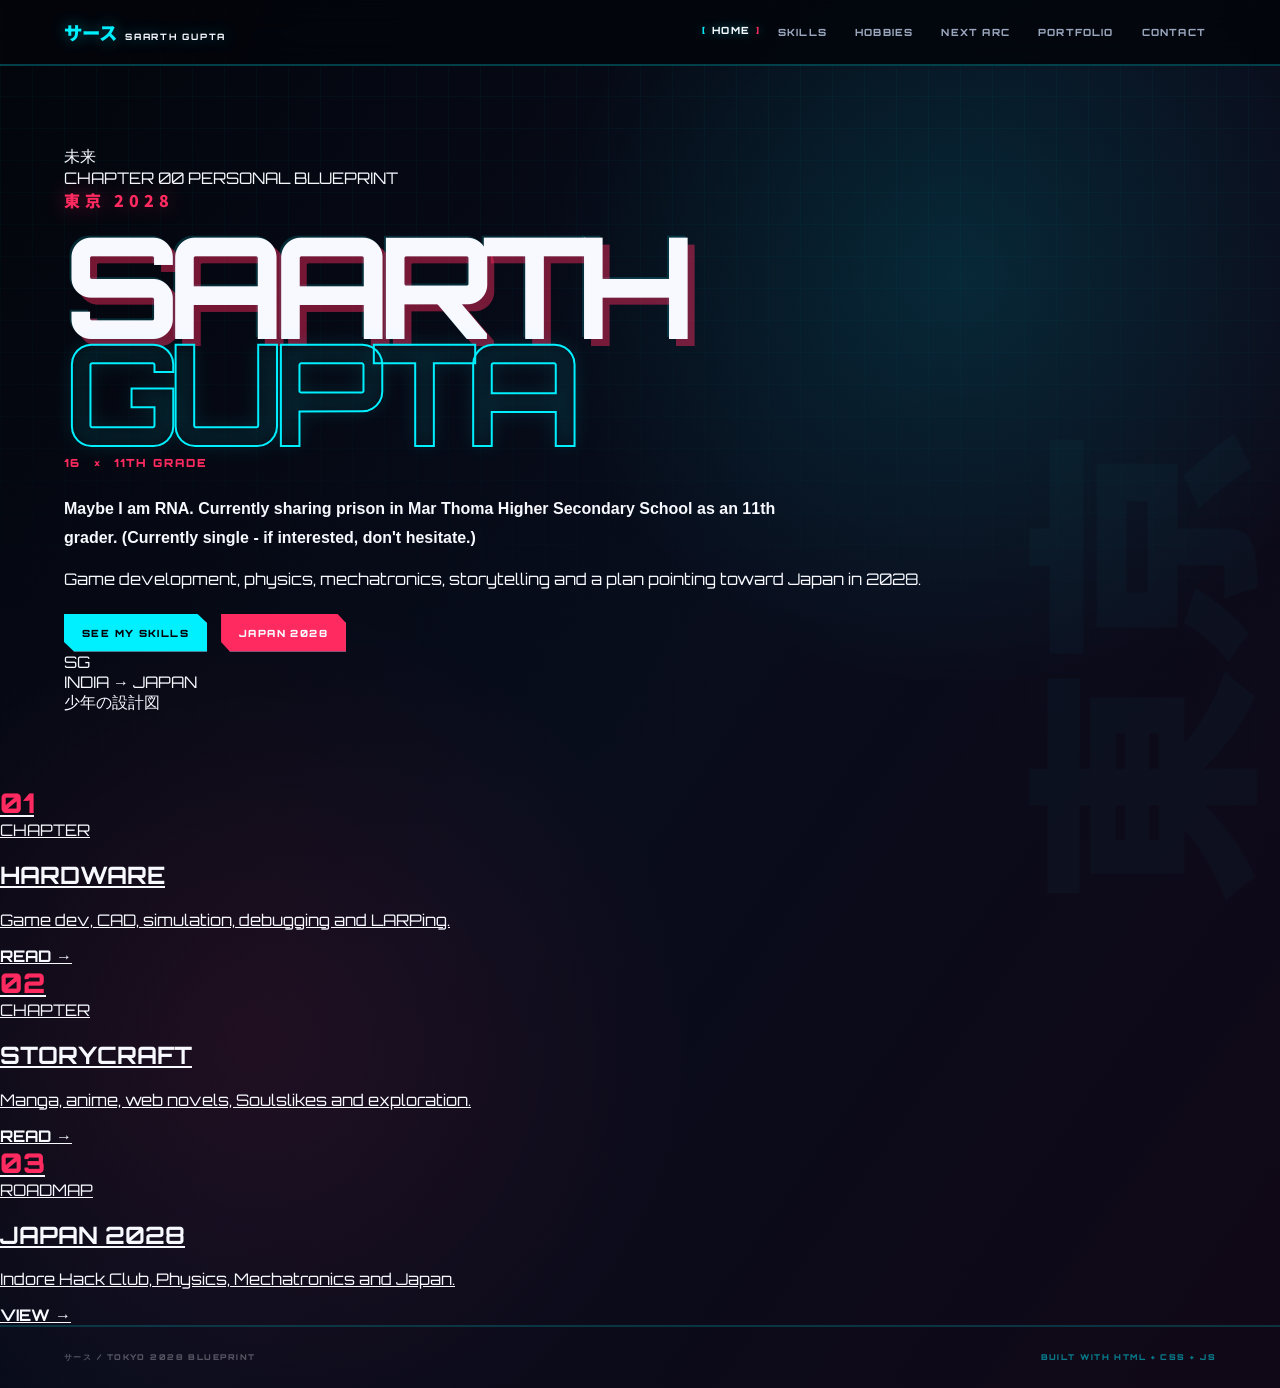
==== commit 440ce9ae: "Refactor About-me.html with new sections and content Updated the HTML structure and content for bett" ====
--- a/About-me.html
+++ b/About-me.html
@@ -3,28 +3,31 @@
 <head>
   <meta charset="UTF-8">
   <meta name="viewport" content="width=device-width, initial-scale=1.0">
-  <meta
-    name="description"
-    content="Saarth Gupta | Tokyo 2028 Mecha-Manga Blueprint"
-  >
+  <meta name="description" content="Saarth Gupta | Tokyo 2028 Mecha-Manga Blueprint">
   <title>Saarth Gupta | Tokyo 2028</title>
   <link rel="stylesheet" href="style.css">
 </head>
 
 <body>
-  <div class="screen-noise" aria-hidden="true"></div>
+
+  <div class="cursor-glow" aria-hidden="true"></div>
+
+  <div class="manga-speed-lines" aria-hidden="true"></div>
 
   <div class="intro-screen" aria-hidden="true">
-    <div class="scan-bar"></div>
-    <p>BLUEPRINT // SAARTH_2028</p>
-    <span>SYSTEM ONLINE</span>
+    <div class="intro-panel">
+      <span>BLUEPRINT 01</span>
+      <strong>サース</strong>
+      <small>東京 2028</small>
+    </div>
   </div>
 
   <header class="site-header">
     <nav class="main-navigation" aria-label="Main navigation">
+
       <a class="site-logo" href="index.html">
         <span>サース</span>
-        <small>/ SAARTH</small>
+        <small>SAARTH GUPTA</small>
       </a>
 
       <div class="navigation-links">
@@ -35,115 +38,130 @@
         <a href="portfolio.html">PORTFOLIO</a>
         <a href="contact.html">CONTACT</a>
       </div>
+
     </nav>
   </header>
 
   <main>
+
     <section class="hero-section">
-      <div class="hero-grid">
 
-        <div class="hero-copy">
-          <div class="chapter-label">
-            <span>CHAPTER 00</span>
-            <span>PERSONAL BLUEPRINT</span>
-          </div>
+      <div class="hero-background-kanji" aria-hidden="true">
+        未来
+      </div>
 
-          <p class="japanese-title">東京 2028</p>
+      <div class="hero-copy">
 
-          <div class="mission-badge">
-            <span class="status-dot"></span>
-            MISSION: JAPAN 2028
-          </div>
-
-          <h1>
-            SAARTH
-            <span>GUPTA</span>
-          </h1>
-
-          <div class="identity-line">
-            <span>16</span>
-            <span>//</span>
-            <span>11TH GRADE</span>
-          </div>
-
-          <p class="hero-tagline">
-            Maybe I am RNA. Currently sharing prison in Mar Thoma Higher
-            Secondary School as an 11th grader.
-            <span class="humour">
-              (Currently single - if interested, don't hesitate.)
-            </span>
-          </p>
-
-          <p class="hero-goal">
-            Building toward an Indore Hack Club, Physics + Mechatronics,
-            and higher studies in Japan in 2028.
-          </p>
-
-          <div class="hero-buttons">
-            <a href="skills.html" class="manga-button cyan-button">
-              ACCESS SKILLS
-            </a>
-
-            <a href="next-arc.html" class="manga-button red-button">
-              VIEW BLUEPRINT
-            </a>
-          </div>
+        <div class="chapter-strip">
+          <span>CHAPTER 00</span>
+          <span>PERSONAL BLUEPRINT</span>
         </div>
 
-        <div class="hero-visual" aria-hidden="true">
-          <div class="mecha-ring ring-one"></div>
-          <div class="mecha-ring ring-two"></div>
-          <div class="mecha-ring ring-three"></div>
+        <p class="japanese-title">東京 2028</p>
 
-          <div class="core">
-            <span>SG</span>
-          </div>
+        <h1>
+          SAARTH
+          <span>GUPTA</span>
+        </h1>
 
-          <div class="hud hud-top">
-            <span>IND → JPN</span>
-            <span>2028</span>
-          </div>
+        <div class="identity-line">
+          <span>16</span>
+          <b>×</b>
+          <span>11TH GRADE</span>
+        </div>
 
-          <div class="hud hud-bottom">
-            <span>CREATIVE UNIT</span>
-            <span>ONLINE</span>
-          </div>
+        <p class="hero-tagline">
+          Maybe I am RNA. Currently sharing prison in Mar Thoma Higher Secondary
+          School as an 11th grader.
+          <span>
+            (Currently single - if interested, don't hesitate.)
+          </span>
+        </p>
 
-          <div class="crosshair"></div>
+        <p class="hero-description">
+          Game development, physics, mechatronics, storytelling and a plan
+          pointing toward Japan in 2028.
+        </p>
+
+        <div class="hero-buttons">
+          <a href="skills.html" class="manga-button cyan-button">
+            SEE MY SKILLS
+          </a>
+
+          <a href="next-arc.html" class="manga-button red-button">
+            JAPAN 2028
+          </a>
         </div>
+
       </div>
+
+      <div class="hero-art" aria-hidden="true">
+
+        <div class="art-sun"></div>
+
+        <div class="art-circle circle-one"></div>
+        <div class="art-circle circle-two"></div>
+
+        <div class="mecha-symbol">
+          <div class="symbol-core">SG</div>
+          <span class="symbol-line line-one"></span>
+          <span class="symbol-line line-two"></span>
+          <span class="symbol-line line-three"></span>
+        </div>
+
+        <div class="art-caption">
+          <span>INDIA</span>
+          <b>→</b>
+          <span>JAPAN</span>
+        </div>
+
+        <div class="vertical-japanese">
+          少年の設計図
+        </div>
+
+      </div>
+
     </section>
 
-    <section class="quick-panels">
-      <a class="quick-panel cyan-panel" href="skills.html">
+    <section class="home-panels">
+
+      <a href="skills.html" class="story-panel panel-cyan">
         <span class="panel-number">01</span>
-        <span class="panel-type">CHAPTER</span>
+        <span class="panel-label">CHAPTER</span>
         <h2>HARDWARE</h2>
-        <p>Game dev / CAD / Simulation / Debugging</p>
-        <span class="panel-arrow">→</span>
+        <p>
+          Game dev, CAD, simulation, debugging and LARPing.
+        </p>
+        <strong>READ →</strong>
       </a>
 
-      <a class="quick-panel red-panel" href="hobbies.html">
+      <a href="hobbies.html" class="story-panel panel-red">
         <span class="panel-number">02</span>
-        <span class="panel-type">CHAPTER</span>
+        <span class="panel-label">CHAPTER</span>
         <h2>STORYCRAFT</h2>
-        <p>Manga / Anime / Web novels / Soulslikes</p>
-        <span class="panel-arrow">→</span>
+        <p>
+          Manga, anime, web novels, Soulslikes and exploration.
+        </p>
+        <strong>READ →</strong>
       </a>
 
-      <a class="quick-panel cyan-panel" href="next-arc.html">
+      <a href="next-arc.html" class="story-panel panel-yellow">
         <span class="panel-number">03</span>
-        <span class="panel-type">NEXT</span>
+        <span class="panel-label">ROADMAP</span>
         <h2>JAPAN 2028</h2>
-        <p>Hack Club / Physics / Mechatronics</p>
-        <span class="panel-arrow">→</span>
+        <p>
+          Indore Hack Club, Physics, Mechatronics and Japan.
+        </p>
+        <strong>VIEW →</strong>
       </a>
+
     </section>
+
   </main>
 
   <footer class="site-footer">
-    <span>サース / TOKYO 2028</span>
-    <span>SYSTEM STATUS: ONLINE</span>
+    <span>サース / TOKYO 2028 BLUEPRINT</span>
+    <span>BUILT WITH HTML + CSS + JS</span>
   </footer>
 
   <script src="script.js"></script>
--- a/style.css
+++ b/style.css
@@ -1,13 +1,18 @@
+@import url("https://fonts.googleapis.com/css2?family=Orbitron:wght@400;600;700;800;900&family=Noto+Sans+JP:wght@400;700;900&display=swap");
+
 :root {
-  --midnight: #070b18;
-  --midnight-blue: #10182d;
+  --black: #03050b;
+  --midnight: #080d1c;
   --cyan: #00f0ff;
-  --crimson: #ff2a5f;
-  --white: #f4f7fb;
-  --muted: #aeb8ca;
-  --panel: rgba(7, 13, 28, 0.93);
-  --cyan-shadow: rgba(0, 240, 255, 0.15);
-  --crimson-shadow: rgba(255, 42, 95, 0.15);
+  --cyan-dark: #007d91;
+  --red: #ff2a5f;
+  --red-dark: #8d1737;
+  --yellow: #ffe600;
+  --white: #f7f9ff;
+  --muted: #9aa6bd;
+  --panel: rgba(7, 12, 27, 0.82);
+  --cyan-glow: rgba(0, 240, 255, 0.45);
+  --red-glow: rgba(255, 42, 95, 0.45);
 }
 
 * {
@@ -16,7 +21,6 @@
 
 html {
   scroll-behavior: smooth;
-  scroll-padding-top: 90px;
 }
 
 body {
@@ -24,15 +28,10 @@
   min-height: 100vh;
   color: var(--white);
   background:
-    linear-gradient(135deg, rgba(0, 240, 255, 0.08), transparent 35%),
-    linear-gradient(315deg, rgba(255, 42, 95, 0.08), transparent 35%),
-    linear-gradient(
-      115deg,
-      var(--midnight) 0%,
-      var(--midnight-blue) 52%,
-      #090d1d 100%
-    );
-  font-family: Arial, Helvetica, sans-serif;
+    radial-gradient(circle at 75% 20%, rgba(0, 240, 255, 0.12), transparent 28%),
+    radial-gradient(circle at 20% 75%, rgba(255, 42, 95, 0.1), transparent 30%),
+    linear-gradient(125deg, #03050b 0%, #080d1c 48%, #110817 100%);
+  font-family: "Orbitron", Arial, sans-serif;
   overflow-x: hidden;
 }
 
@@ -40,484 +39,707 @@
   content: "";
   position: fixed;
   inset: 0;
+  z-index: -3;
+  pointer-events: none;
+  background:
+    linear-gradient(rgba(0, 240, 255, 0.035) 1px, transparent 1px),
+    linear-gradient(90deg, rgba(0, 240, 255, 0.035) 1px, transparent 1px);
+  background-size: 32px 32px;
+  mask-image: linear-gradient(to bottom, black, transparent 90%);
+}
+
+body::after {
+  content: "東京";
+  position: fixed;
+  right: -90px;
+  bottom: 60px;
   z-index: -2;
-  pointer-events: none;
-  background-image:
-    linear-gradient(rgba(0, 240, 255, 0.025) 1px, transparent 1px),
-    linear-gradient(90deg, rgba(0, 240, 255, 0.025) 1px, transparent 1px);
-  background-size: 40px 40px;
-}
-
-body::after {
-  content: "サース";
-  position: fixed;
-  right: -40px;
-  bottom: 40px;
-  z-index: -1;
   color: rgba(0, 240, 255, 0.025);
-  font-size: 12rem;
-  font-weight: 900;
-  line-height: 1;
+  font-family: "Noto Sans JP", sans-serif;
+  font-size: 15rem;
+  font-weight: 900;
   transform: rotate(-90deg);
   pointer-events: none;
 }
 
-a {
-  color: inherit;
-}
-
-a:focus-visible {
-  outline: 2px solid var(--cyan);
-  outline-offset: 5px;
-}
-
-.page-loader {
+.screen-noise {
   position: fixed;
   inset: 0;
-  z-index: 999;
+  z-index: 100;
+  pointer-events: none;
+  opacity: 0.025;
+  background-image: repeating-linear-gradient(
+    0deg,
+    transparent 0,
+    transparent 3px,
+    rgba(255, 255, 255, 0.8) 4px
+  );
+}
+
+.intro-screen {
+  position: fixed;
+  inset: 0;
+  z-index: 99;
   display: grid;
   place-items: center;
-  gap: 16px;
-  background: var(--midnight);
-  animation: loader-exit 0.7s ease 1.4s forwards;
+  align-content: center;
+  gap: 15px;
+  background: var(--black);
+  animation: intro-out 1s ease 1.7s forwards;
   pointer-events: none;
 }
 
-.loader-line {
-  width: min(300px, 60vw);
+.intro-screen p {
+  margin: 0;
+  color: var(--cyan);
+  font-size: clamp(0.8rem, 2vw, 1rem);
+  font-weight: 900;
+  letter-spacing: 0.3em;
+}
+
+.intro-screen span {
+  color: var(--red);
+  font-size: 0.65rem;
+  font-weight: 800;
+  letter-spacing: 0.2em;
+}
+
+.scan-bar {
+  position: absolute;
+  width: 100%;
   height: 2px;
-  overflow: hidden;
-  background: rgba(0, 240, 255, 0.15);
-}
-
-.loader-line::after {
-  content: "";
-  display: block;
-  width: 45%;
-  height: 100%;
   background: var(--cyan);
-  animation: loading-line 1s ease-in-out infinite;
-}
-
-.loader-text {
-  color: var(--cyan);
-  font-size: 0.7rem;
-  font-weight: 900;
-  letter-spacing: 0.18em;
-}
-
-@keyframes loading-line {
-  0% {
-    transform: translateX(-120%);
-  }
-
-  100% {
-    transform: translateX(230%);
-  }
-}
-
-@keyframes loader-exit {
+  box-shadow: 0 0 25px var(--cyan);
+  animation: scan 1.2s linear infinite;
+}
+
+@keyframes scan {
+  from {
+    top: 0;
+  }
+
+  to {
+    top: 100%;
+  }
+}
+
+@keyframes intro-out {
   to {
     opacity: 0;
     visibility: hidden;
   }
+}
+
+a {
+  color: inherit;
+}
+
+a:focus-visible {
+  outline: 3px solid var(--yellow);
+  outline-offset: 5px;
 }
 
 .site-header {
   position: sticky;
   top: 0;
   z-index: 20;
-  padding: 20px 6vw;
-  border-bottom: 1px solid rgba(0, 240, 255, 0.18);
-  background: rgba(7, 11, 24, 0.9);
-  backdrop-filter: blur(12px);
+  padding: 18px 5vw;
+  border-bottom: 2px solid rgba(0, 240, 255, 0.25);
+  background: rgba(3, 5, 11, 0.88);
+  backdrop-filter: blur(16px);
 }
 
 .main-navigation {
   display: flex;
   align-items: center;
   justify-content: space-between;
-  gap: 24px;
+  gap: 30px;
 }
 
 .site-logo {
+  display: flex;
+  align-items: baseline;
+  gap: 8px;
   color: var(--cyan);
-  font-weight: 900;
-  letter-spacing: 0.08em;
   text-decoration: none;
-  white-space: nowrap;
+  text-shadow: 0 0 15px var(--cyan-glow);
+}
+
+.site-logo span {
+  font-family: "Noto Sans JP", sans-serif;
+  font-size: 1.15rem;
+  font-weight: 900;
+}
+
+.site-logo small {
+  color: var(--white);
+  font-size: 0.55rem;
+  font-weight: 800;
+  letter-spacing: 0.2em;
 }
 
 .navigation-links {
   display: flex;
   flex-wrap: wrap;
   justify-content: flex-end;
-  gap: 24px;
+  gap: 8px;
 }
 
 .navigation-links a {
   position: relative;
+  padding: 8px 10px;
+  color: var(--muted);
+  font-size: 0.62rem;
+  font-weight: 800;
+  letter-spacing: 0.12em;
+  text-decoration: none;
+  transition:
+    color 0.2s ease,
+    transform 0.2s ease;
+}
+
+.navigation-links a::before {
+  content: "[";
+  position: absolute;
+  left: 0;
+  color: var(--cyan);
+  opacity: 0;
+  transform: translateX(6px);
+  transition: 0.2s ease;
+}
+
+.navigation-links a::after {
+  content: "]";
+  position: absolute;
+  right: 0;
+  color: var(--red);
+  opacity: 0;
+  transform: translateX(-6px);
+  transition: 0.2s ease;
+}
+
+.navigation-links a:hover,
+.navigation-links a.active {
   color: var(--white);
-  font-size: 0.8rem;
-  font-weight: 800;
-  letter-spacing: 0.07em;
-  text-decoration: none;
-}
-
-.navigation-links a::after {
-  content: "";
-  position: absolute;
-  left: 0;
-  bottom: -7px;
-  width: 0;
-  height: 2px;
-  background: var(--cyan);
-  transition: width 0.25s ease;
-}
-
-.navigation-links a:hover {
-  color: var(--cyan);
-}
-
-.navigation-links a:hover::after {
-  width: 100%;
-}
-
-.site-container {
-  width: min(1120px, 88%);
+  text-shadow: 0 0 10px var(--cyan-glow);
+  transform: translateY(-2px);
+}
+
+.navigation-links a:hover::before,
+.navigation-links a.active::before {
+  opacity: 1;
+  transform: translateX(0);
+}
+
+.navigation-links a:hover::after,
+.navigation-links a.active::after {
+  opacity: 1;
+  transform: translateX(0);
+}
+
+.hero-section {
+  width: min(1250px, 90%);
+  min-height: 720px;
   margin: 0 auto;
-}
-
-.hero-section {
-  position: relative;
-  display: flex;
+  padding: 80px 0 55px;
+}
+
+.hero-grid {
+  display: grid;
+  grid-template-columns: minmax(0, 1.15fr) minmax(300px, 0.85fr);
   align-items: center;
-  justify-content: space-between;
-  gap: 40px;
-  min-height: 650px;
-  padding: 90px 0 80px;
+  gap: 50px;
 }
 
 .hero-copy {
-  max-width: 800px;
-  animation: hero-enter 0.8s ease 1.5s both;
+  animation: hero-enter 0.8s cubic-bezier(0.2, 0.8, 0.2, 1) 1.85s both;
 }
 
 @keyframes hero-enter {
   from {
     opacity: 0;
-    transform: translateY(24px);
+    transform: translateX(-45px) skewX(3deg);
   }
 
   to {
     opacity: 1;
-    transform: translateY(0);
-  }
-}
-
-.japanese-accent {
-  color: var(--crimson);
-  font-size: 0.85rem;
-  font-weight: 900;
-  letter-spacing: 0.25em;
+    transform: translateX(0) skewX(0);
+  }
+}
+
+.chapter-label {
+  display: flex;
+  justify-content: space-between;
+  max-width: 620px;
+  margin-bottom: 20px;
+  padding-bottom: 8px;
+  border-bottom: 1px solid rgba(0, 240, 255, 0.3);
+  color: var(--muted);
+  font-size: 0.55rem;
+  font-weight: 800;
+  letter-spacing: 0.16em;
+}
+
+.chapter-label span:first-child {
+  color: var(--red);
+}
+
+.japanese-title {
+  margin: 0;
+  color: var(--red);
+  font-family: "Noto Sans JP", sans-serif;
+  font-size: 1rem;
+  font-weight: 900;
+  letter-spacing: 0.3em;
+  text-shadow: 0 0 20px var(--red-glow);
+  animation: japanese-glitch 3s steps(2) infinite;
+}
+
+@keyframes japanese-glitch {
+  0%,
+  92%,
+  100% {
+    transform: translateX(0);
+  }
+
+  94% {
+    transform: translateX(4px);
+  }
+
+  96% {
+    transform: translateX(-3px);
+  }
 }
 
 .mission-badge {
-  display: inline-block;
-  margin-top: 10px;
-  padding: 8px 12px;
+  display: inline-flex;
+  align-items: center;
+  gap: 9px;
+  margin-top: 15px;
+  padding: 7px 11px;
   border: 1px solid var(--cyan);
   color: var(--cyan);
-  font-size: 0.72rem;
+  background: rgba(0, 240, 255, 0.035);
+  font-size: 0.6rem;
   font-weight: 900;
   letter-spacing: 0.15em;
-  animation: badge-pulse 2.2s ease-in-out infinite;
+  box-shadow: 0 0 18px rgba(0, 240, 255, 0.08);
+  animation: badge-pulse 2s ease-in-out infinite;
+}
+
+.status-dot {
+  width: 6px;
+  height: 6px;
+  border-radius: 50%;
+  background: var(--cyan);
+  box-shadow: 0 0 12px var(--cyan);
+  animation: dot-blink 1s steps(2) infinite;
+}
+
+@keyframes dot-blink {
+  50% {
+    opacity: 0.25;
+  }
 }
 
 @keyframes badge-pulse {
-  0%,
-  100% {
-    box-shadow: 0 0 0 rgba(0, 240, 255, 0);
-  }
-
   50% {
-    box-shadow: 0 0 20px rgba(0, 240, 255, 0.18);
-  }
-}
-
-.hero-section h1 {
-  margin: 20px 0 8px;
-  font-size: clamp(3.4rem, 10vw, 8rem);
-  line-height: 0.84;
-  letter-spacing: -0.07em;
-  text-shadow: 7px 7px 0 var(--crimson-shadow);
-}
-
-.age-label {
-  margin: 18px 0;
-  color: var(--crimson);
-  font-weight: 900;
-  letter-spacing: 0.12em;
+    box-shadow:
+      0 0 25px rgba(0, 240, 255, 0.2),
+      inset 0 0 15px rgba(0, 240, 255, 0.04);
+  }
+}
+
+.hero-copy h1 {
+  position: relative;
+  margin: 20px 0 10px;
+  font-size: clamp(4rem, 11vw, 9.5rem);
+  line-height: 0.76;
+  letter-spacing: -0.09em;
+  text-transform: uppercase;
+  text-shadow:
+    7px 7px 0 rgba(255, 42, 95, 0.45),
+    -2px -2px 0 rgba(0, 240, 255, 0.15);
+  animation: title-impact 0.9s cubic-bezier(0.1, 1.5, 0.4, 1) 2s both;
+}
+
+@keyframes title-impact {
+  from {
+    opacity: 0;
+    transform: scale(1.25) rotate(-2deg);
+    filter: blur(8px);
+  }
+
+  to {
+    opacity: 1;
+    transform: scale(1) rotate(0);
+    filter: blur(0);
+  }
+}
+
+.hero-copy h1 span {
+  display: block;
+  color: transparent;
+  -webkit-text-stroke: 2px var(--cyan);
+  text-shadow: 0 0 20px rgba(0, 240, 255, 0.12);
+}
+
+.identity-line {
+  display: flex;
+  gap: 13px;
+  align-items: center;
+  color: var(--red);
+  font-size: 0.7rem;
+  font-weight: 900;
+  letter-spacing: 0.16em;
+}
+
+.identity-line span:nth-child(2) {
+  color: var(--cyan);
 }
 
 .hero-tagline {
-  max-width: 780px;
-  font-size: 1.1rem;
-  line-height: 1.85;
+  max-width: 720px;
+  margin: 25px 0 12px;
+  font-family: Arial, Helvetica, sans-serif;
+  font-size: 1rem;
+  font-weight: 700;
+  line-height: 1.8;
+}
+
+.humour {
+  display: block;
+  margin-top: 7px;
+  color: var(--muted);
+  font-size: 0.78rem;
+  font-style: italic;
 }
 
 .hero-goal {
-  max-width: 700px;
+  max-width: 690px;
   color: var(--muted);
+  font-family: Arial, Helvetica, sans-serif;
+  font-size: 0.9rem;
   line-height: 1.8;
 }
 
-.hero-actions {
+.hero-buttons {
   display: flex;
   flex-wrap: wrap;
   gap: 14px;
-  margin-top: 28px;
-}
-
-.primary-link,
-.secondary-link {
+  margin-top: 25px;
+}
+
+.manga-button {
+  position: relative;
   display: inline-block;
-  padding: 12px 16px;
-  font-size: 0.72rem;
-  font-weight: 900;
-  letter-spacing: 0.12em;
+  padding: 13px 18px;
+  font-size: 0.62rem;
+  font-weight: 900;
+  letter-spacing: 0.14em;
   text-decoration: none;
   transition:
     transform 0.2s ease,
     box-shadow 0.2s ease;
-}
-
-.primary-link {
-  color: var(--midnight);
+  clip-path: polygon(0 0, 93% 0, 100% 25%, 100% 100%, 7% 100%, 0 75%);
+}
+
+.cyan-button {
+  color: var(--black);
   background: var(--cyan);
-  box-shadow: 5px 5px 0 var(--crimson);
-}
-
-.secondary-link {
-  border: 1px solid var(--cyan);
-  color: var(--cyan);
-}
-
-.primary-link:hover,
-.secondary-link:hover {
-  transform: translate(-3px, -3px);
-}
-
-.primary-link:hover {
-  box-shadow: 8px 8px 0 var(--crimson);
-}
-
-.hero-coordinate {
-  display: grid;
-  gap: 12px;
-  color: rgba(244, 247, 251, 0.2);
-  font-size: 2rem;
-  font-weight: 900;
-  letter-spacing: 0.08em;
-  animation: coordinate-in 0.8s ease 1.7s both;
-}
-
-@keyframes coordinate-in {
+  box-shadow: 6px 6px 0 var(--red);
+}
+
+.red-button {
+  color: var(--white);
+  background: var(--red);
+  box-shadow: 6px 6px 0 var(--cyan);
+}
+
+.manga-button:hover {
+  transform: translate(-5px, -5px) rotate(-1deg);
+}
+
+.cyan-button:hover {
+  box-shadow: 11px 11px 0 var(--red);
+}
+
+.red-button:hover {
+  box-shadow: 11px 11px 0 var(--cyan);
+}
+
+.hero-visual {
+  position: relative;
+  width: min(430px, 100%);
+  aspect-ratio: 1;
+  margin: auto;
+  animation: visual-enter 1s ease 2s both;
+}
+
+@keyframes visual-enter {
   from {
     opacity: 0;
-    transform: translateX(25px);
+    transform: scale(0.7) rotate(12deg);
   }
 
   to {
     opacity: 1;
-    transform: translateX(0);
-  }
-}
-
-.portfolio-target {
-  display: none;
-}
-
-.portfolio-target:target {
-  display: block;
-  animation: target-pop 0.35s ease both;
-}
-
-@keyframes target-pop {
-  from {
-    opacity: 0;
-    transform: translateY(-12px) scale(0.98);
-  }
-
+    transform: scale(1) rotate(0);
+  }
+}
+
+.mecha-ring {
+  position: absolute;
+  inset: 12%;
+  border: 2px solid var(--cyan);
+  border-radius: 50%;
+  box-shadow:
+    0 0 25px rgba(0, 240, 255, 0.15),
+    inset 0 0 25px rgba(0, 240, 255, 0.08);
+}
+
+.ring-one {
+  animation: spin 18s linear infinite;
+}
+
+.ring-two {
+  inset: 22%;
+  border-color: var(--red);
+  border-style: dashed;
+  animation: spin-reverse 12s linear infinite;
+}
+
+.ring-three {
+  inset: 34%;
+  border-color: var(--yellow);
+  border-width: 1px;
+  animation: pulse-ring 2.5s ease-in-out infinite;
+}
+
+@keyframes spin {
   to {
-    opacity: 1;
-    transform: translateY(0) scale(1);
-  }
-}
-
-.portfolio-banner {
+    transform: rotate(360deg);
+  }
+}
+
+@keyframes spin-reverse {
+  to {
+    transform: rotate(-360deg);
+  }
+}
+
+@keyframes pulse-ring {
+  50% {
+    transform: scale(1.08);
+    opacity: 0.45;
+  }
+}
+
+.core {
+  position: absolute;
+  inset: 39%;
+  display: grid;
+  place-items: center;
+  border: 3px solid var(--cyan);
+  background:
+    radial-gradient(circle, rgba(0, 240, 255, 0.2), rgba(3, 5, 11, 0.95) 65%);
+  box-shadow:
+    0 0 35px var(--cyan-glow),
+    inset 0 0 25px rgba(0, 240, 255, 0.2);
+  transform: rotate(45deg);
+  animation: core-float 3s ease-in-out infinite;
+}
+
+.core span {
+  color: var(--white);
+  font-size: 1.2rem;
+  font-weight: 900;
+  transform: rotate(-45deg);
+}
+
+@keyframes core-float {
+  50% {
+    transform: rotate(45deg) translateY(-8px);
+  }
+}
+
+.hud {
+  position: absolute;
+  display: flex;
+  justify-content: space-between;
+  width: 100%;
+  color: var(--muted);
+  font-size: 0.5rem;
+  font-weight: 800;
+  letter-spacing: 0.14em;
+}
+
+.hud-top {
+  top: 4%;
+  color: var(--cyan);
+}
+
+.hud-bottom {
+  bottom: 4%;
+  color: var(--red);
+}
+
+.crosshair {
+  position: absolute;
+  inset: 47%;
+  border: 1px solid var(--yellow);
+  opacity: 0.5;
+}
+
+.crosshair::before,
+.crosshair::after {
+  content: "";
+  position: absolute;
+  background: var(--yellow);
+}
+
+.crosshair::before {
+  top: -10px;
+  left: 50%;
+  width: 1px;
+  height: 20px;
+}
+
+.crosshair::after {
+  left: -10px;
+  top: 50%;
+  width: 20px;
+  height: 1px;
+}
+
+.quick-panels {
+  display: grid;
+  grid-template-columns: repeat(3, 1fr);
+  width: min(1250px, 90%);
+  margin: 0 auto;
+  padding-bottom: 70px;
+  gap: 22px;
+}
+
+.quick-panel {
   position: relative;
-  margin-bottom: 36px;
-  padding: 22px 52px 22px 22px;
-  border: 2px solid var(--crimson);
-  background: var(--panel);
-  box-shadow: 8px 8px 0 var(--crimson-shadow);
-}
-
-.portfolio-banner strong {
-  color: var(--crimson);
-  font-size: 0.75rem;
-  letter-spacing: 0.15em;
-}
-
-.portfolio-banner p {
-  margin: 8px 0 0;
-  line-height: 1.6;
-}
-
-.close-banner {
-  position: absolute;
-  top: 10px;
-  right: 16px;
-  color: var(--cyan);
-  font-size: 1.5rem;
-  font-weight: 700;
+  min-height: 190px;
+  padding: 24px;
+  overflow: hidden;
+  border: 2px solid var(--cyan);
+  background:
+    linear-gradient(135deg, rgba(0, 240, 255, 0.08), var(--panel) 45%),
+    var(--panel);
+  box-shadow: 8px 8px 0 rgba(0, 240, 255, 0.16);
   text-decoration: none;
-}
-
-.panel-grid {
-  display: grid;
-  grid-template-columns: repeat(2, minmax(0, 1fr));
-  gap: 30px;
-  padding-bottom: 80px;
-}
-
-.manga-panel {
-  position: relative;
-  min-height: 280px;
-  padding: 30px;
-  border: 2px solid rgba(0, 240, 255, 0.65);
-  background: var(--panel);
-  box-shadow: 10px 10px 0 var(--cyan-shadow);
   transition:
     transform 0.25s ease,
     box-shadow 0.25s ease;
 }
 
-.manga-panel:hover {
-  transform: translate(-5px, -5px);
-  box-shadow: 15px 15px 0 var(--cyan-shadow);
-}
-
-.manga-panel:nth-child(even) {
-  border-color: rgba(255, 42, 95, 0.65);
-  box-shadow: 10px 10px 0 var(--crimson-shadow);
-}
-
-.manga-panel:nth-child(even):hover {
-  box-shadow: 15px 15px 0 var(--crimson-shadow);
+.quick-panel::before {
+  content: "";
+  position: absolute;
+  right: -60px;
+  bottom: -60px;
+  width: 150px;
+  height: 150px;
+  border: 20px solid rgba(0, 240, 255, 0.05);
+  border-radius: 50%;
+}
+
+.quick-panel:hover {
+  transform: translate(-7px, -7px) rotate(-1deg);
+  box-shadow: 15px 15px 0 rgba(0, 240, 255, 0.2);
+}
+
+.red-panel {
+  border-color: var(--red);
+  background:
+    linear-gradient(135deg, rgba(255, 42, 95, 0.08), var(--panel) 45%),
+    var(--panel);
+  box-shadow: 8px 8px 0 rgba(255, 42, 95, 0.16);
+}
+
+.red-panel:hover {
+  box-shadow: 15px 15px 0 rgba(255, 42, 95, 0.2);
 }
 
 .panel-number {
+  display: block;
+  color: var(--red);
+  font-size: 1.7rem;
+  font-weight: 900;
+}
+
+.panel-type {
+  display: block;
+  margin-top: 3px;
+  color: var(--muted);
+  font-size: 0.5rem;
+  font-weight: 900;
+  letter-spacing: 0.2em;
+}
+
+.quick-panel h2 {
+  margin: 12px 0 8px;
+  font-size: 1.3rem;
+  letter-spacing: 0.03em;
+}
+
+.quick-panel p {
+  max-width: 280px;
   margin: 0;
-  color: var(--crimson);
-  font-size: 0.72rem;
-  font-weight: 900;
-  letter-spacing: 0.16em;
-}
-
-.manga-panel h2 {
-  margin: 12px 0 22px;
+  color: var(--muted);
+  font-family: Arial, Helvetica, sans-serif;
+  font-size: 0.75rem;
+  line-height: 1.6;
+}
+
+.panel-arrow {
+  position: absolute;
+  right: 24px;
+  bottom: 20px;
   color: var(--cyan);
-  font-size: 1.7rem;
-}
-
-.manga-panel ul {
-  display: grid;
-  gap: 12px;
-  margin: 0;
-  padding-left: 20px;
-  line-height: 1.5;
-}
-
-.manga-panel p:not(.panel-number):not(.progress-label) {
-  color: var(--muted);
-  line-height: 1.8;
-}
-
-.panel-link {
-  display: inline-block;
-  margin-top: 12px;
-  color: var(--cyan);
-  text-decoration-color: var(--cyan);
-  text-underline-offset: 5px;
-}
-
-.arc-progress {
-  width: 100%;
-  height: 5px;
-  margin-top: 24px;
-  overflow: hidden;
-  background: rgba(0, 240, 255, 0.12);
-}
-
-.arc-progress span {
-  display: block;
-  width: 48%;
-  height: 100%;
-  background: var(--cyan);
-  box-shadow: 0 0 12px rgba(0, 240, 255, 0.5);
-}
-
-.progress-label {
-  margin: 9px 0 0;
-  color: var(--cyan);
-  font-size: 0.65rem;
-  font-weight: 900;
-  letter-spacing: 0.14em;
-}
-
-.contact-list {
-  display: grid;
-  gap: 16px;
-  font-style: normal;
-}
-
-.contact-list a {
-  color: var(--muted);
-  text-decoration-color: var(--cyan);
-  text-underline-offset: 5px;
-  transition:
-    color 0.2s ease,
-    padding-left 0.2s ease;
-}
-
-.contact-list a:hover {
-  padding-left: 7px;
-  color: var(--cyan);
+  font-size: 1.4rem;
+  transition: transform 0.2s ease;
+}
+
+.quick-panel:hover .panel-arrow {
+  transform: translateX(8px);
 }
 
 .site-footer {
   display: flex;
   justify-content: space-between;
   gap: 20px;
-  padding: 30px 6vw;
-  border-top: 1px solid rgba(0, 240, 255, 0.18);
-  color: rgba(244, 247, 251, 0.35);
-  font-size: 0.7rem;
+  padding: 25px 5vw;
+  border-top: 2px solid rgba(0, 240, 255, 0.18);
+  color: rgba(247, 249, 255, 0.3);
+  font-size: 0.5rem;
   font-weight: 900;
   letter-spacing: 0.18em;
 }
 
-.site-footer p {
-  margin: 0;
-}
-
-.footer-status {
-  color: rgba(0, 240, 255, 0.45);
-}
-
-@media (max-width: 760px) {
+.site-footer span:last-child {
+  color: rgba(0, 240, 255, 0.5);
+}
+
+@media (max-width: 900px) {
+  .hero-grid {
+    grid-template-columns: 1fr;
+  }
+
+  .hero-visual {
+    width: min(360px, 85vw);
+  }
+
+  .quick-panels {
+    grid-template-columns: 1fr;
+  }
+}
+
+@media (max-width: 700px) {
   .site-header {
     position: relative;
   }
@@ -528,34 +750,35 @@
   }
 
   .navigation-links {
-    width: 100%;
     justify-content: flex-start;
-    gap: 14px 20px;
+    gap: 5px;
+  }
+
+  .navigation-links a {
+    padding: 7px;
+    font-size: 0.52rem;
   }
 
   .hero-section {
-    min-height: auto;
-    padding: 75px 0 65px;
-  }
-
-  .hero-coordinate {
-    display: none;
-  }
-
-  .hero-section h1 {
-    font-size: clamp(3rem, 17vw, 5.5rem);
+    width: 90%;
+    padding-top: 55px;
+  }
+
+  .chapter-label {
+    gap: 15px;
+  }
+
+  .hero-copy h1 {
+    font-size: clamp(3.4rem, 19vw, 6rem);
   }
 
   .hero-tagline {
-    font-size: 1rem;
-  }
-
-  .panel-grid {
-    grid-template-columns: 1fr;
-  }
-
-  .manga-panel {
-    min-height: auto;
+    font-size: 0.9rem;
+  }
+
+  .hero-buttons {
+    flex-direction: column;
+    align-items: flex-start;
   }
 
   .site-footer {
@@ -565,10 +788,6 @@
 }
 
 @media (prefers-reduced-motion: reduce) {
-  html {
-    scroll-behavior: auto;
-  }
-
   *,
   *::before,
   *::after {
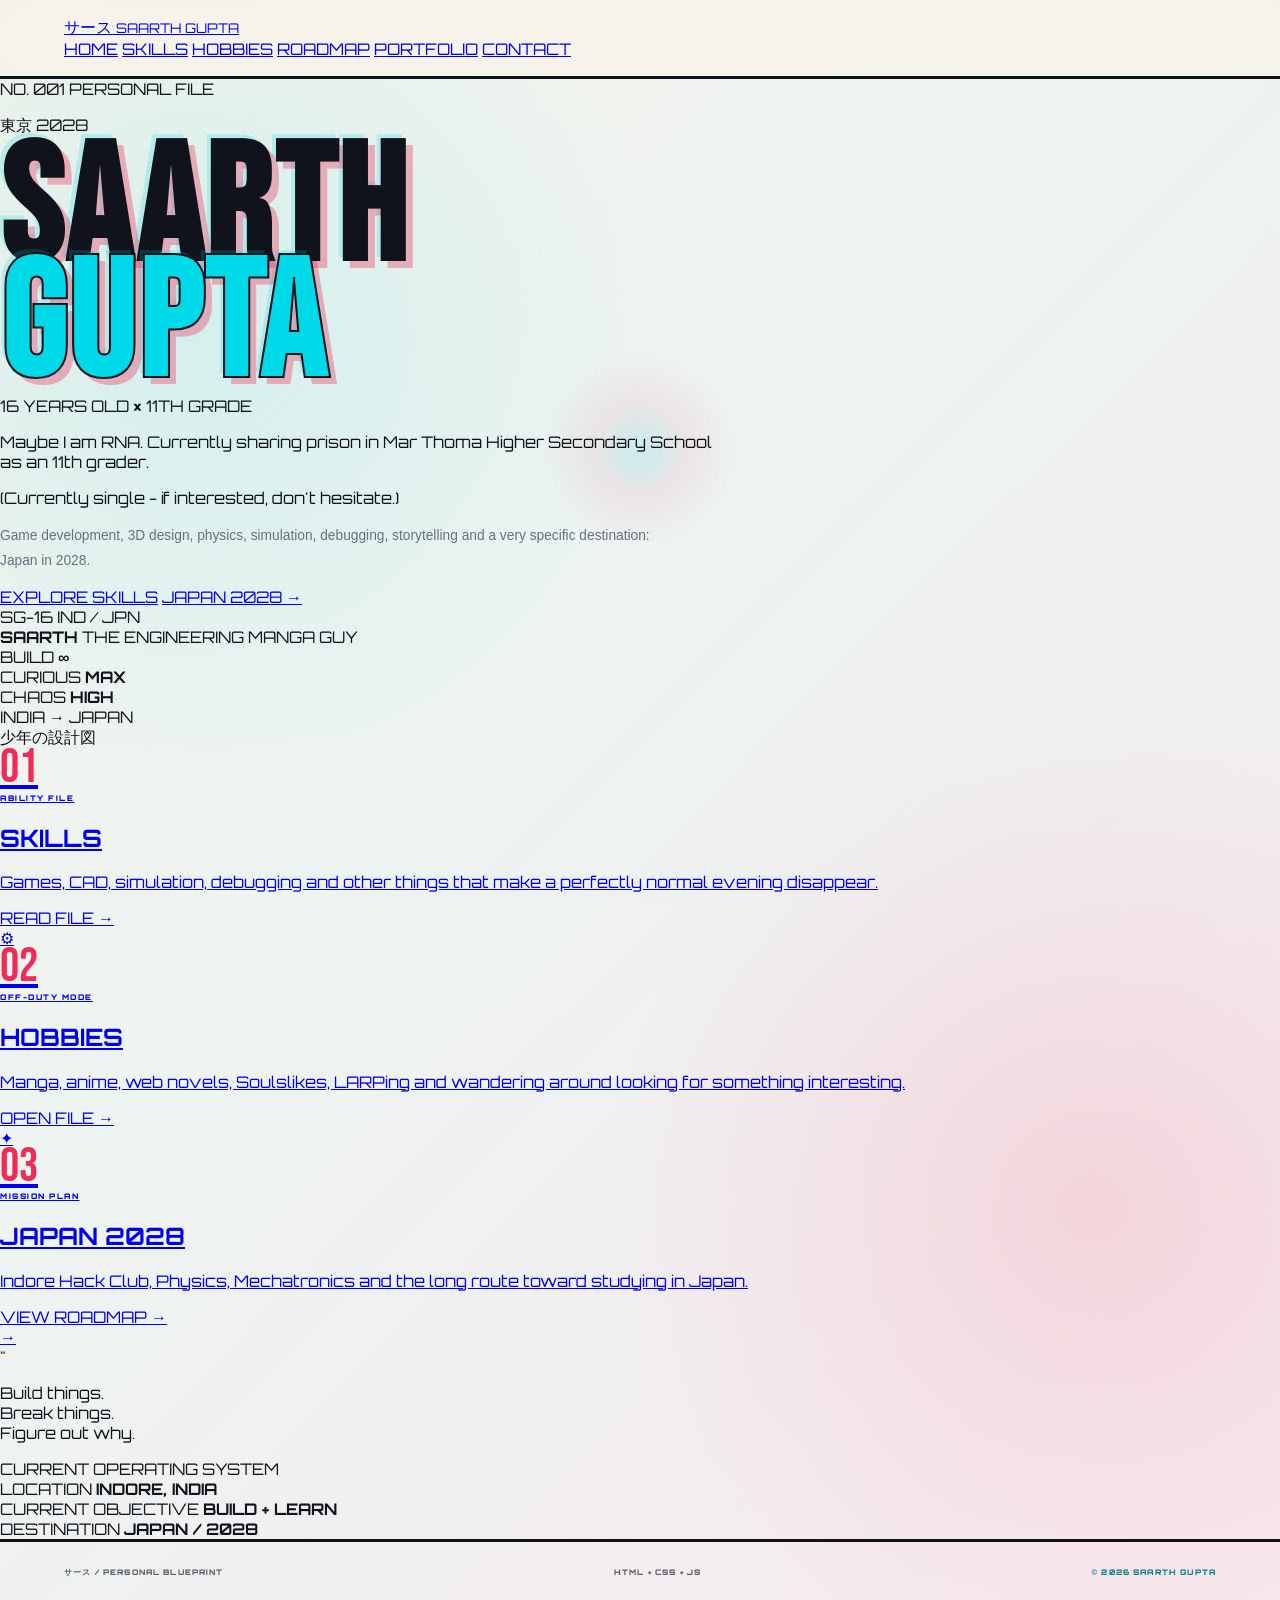
==== commit 79d866e6: "Revise About-me.html for improved content and structure Updated meta description and title for clari" ====
--- a/About-me.html
+++ b/About-me.html
@@ -3,38 +3,48 @@
 <head>
   <meta charset="UTF-8">
   <meta name="viewport" content="width=device-width, initial-scale=1.0">
-  <meta name="description" content="Saarth Gupta | Tokyo 2028 Mecha-Manga Blueprint">
-  <title>Saarth Gupta | Tokyo 2028</title>
+
+  <meta
+    name="description"
+    content="Saarth Gupta - personal website, skills, hobbies and Japan 2028 roadmap."
+  >
+
+  <title>Saarth Gupta | Personal Blueprint</title>
+
   <link rel="stylesheet" href="style.css">
 </head>
 
 <body>
 
+  <!-- Cursor-following light -->
   <div class="cursor-glow" aria-hidden="true"></div>
 
-  <div class="manga-speed-lines" aria-hidden="true"></div>
-
+  <!-- Manga atmosphere -->
+  <div class="page-dots" aria-hidden="true"></div>
+  <div class="speed-lines" aria-hidden="true"></div>
+
+  <!-- Intro -->
   <div class="intro-screen" aria-hidden="true">
-    <div class="intro-panel">
-      <span>BLUEPRINT 01</span>
+    <div class="intro-card">
+      <span class="intro-small">PERSONAL BLUEPRINT / 2028</span>
       <strong>サース</strong>
-      <small>東京 2028</small>
+      <span class="intro-bottom">LOADING CHARACTER...</span>
     </div>
   </div>
 
   <header class="site-header">
-    <nav class="main-navigation" aria-label="Main navigation">
-
-      <a class="site-logo" href="index.html">
+    <nav class="main-nav" aria-label="Main navigation">
+
+      <a class="logo" href="index.html">
         <span>サース</span>
         <small>SAARTH GUPTA</small>
       </a>
 
-      <div class="navigation-links">
+      <div class="nav-links">
         <a class="active" href="index.html">HOME</a>
         <a href="skills.html">SKILLS</a>
         <a href="hobbies.html">HOBBIES</a>
-        <a href="next-arc.html">NEXT ARC</a>
+        <a href="next-arc.html">ROADMAP</a>
         <a href="portfolio.html">PORTFOLIO</a>
         <a href="contact.html">CONTACT</a>
       </div>
@@ -44,78 +54,103 @@
 
   <main>
 
-    <section class="hero-section">
-
-      <div class="hero-background-kanji" aria-hidden="true">
-        未来
-      </div>
+    <!-- HERO -->
+    <section class="hero">
 
       <div class="hero-copy">
 
-        <div class="chapter-strip">
-          <span>CHAPTER 00</span>
-          <span>PERSONAL BLUEPRINT</span>
-        </div>
-
-        <p class="japanese-title">東京 2028</p>
+        <div class="chapter-tag">
+          <span>NO. 001</span>
+          <span>PERSONAL FILE</span>
+        </div>
+
+        <p class="jp-title">東京 2028</p>
 
         <h1>
           SAARTH
           <span>GUPTA</span>
         </h1>
 
-        <div class="identity-line">
-          <span>16</span>
+        <div class="identity">
+          <span class="identity-box">16</span>
+          <span>YEARS OLD</span>
           <b>×</b>
           <span>11TH GRADE</span>
         </div>
 
-        <p class="hero-tagline">
-          Maybe I am RNA. Currently sharing prison in Mar Thoma Higher Secondary
-          School as an 11th grader.
-          <span>
-            (Currently single - if interested, don't hesitate.)
-          </span>
+        <p class="tagline">
+          Maybe I am RNA. Currently sharing prison in Mar Thoma Higher Secondary School as an 11th grader.
+        </p>
+
+        <p class="single-line">
+          (Currently single - if interested, don't hesitate.)
         </p>
 
         <p class="hero-description">
-          Game development, physics, mechatronics, storytelling and a plan
-          pointing toward Japan in 2028.
-        </p>
-
-        <div class="hero-buttons">
-          <a href="skills.html" class="manga-button cyan-button">
-            SEE MY SKILLS
-          </a>
-
-          <a href="next-arc.html" class="manga-button red-button">
-            JAPAN 2028
-          </a>
-        </div>
-
-      </div>
-
-      <div class="hero-art" aria-hidden="true">
-
-        <div class="art-sun"></div>
-
-        <div class="art-circle circle-one"></div>
-        <div class="art-circle circle-two"></div>
-
-        <div class="mecha-symbol">
-          <div class="symbol-core">SG</div>
-          <span class="symbol-line line-one"></span>
-          <span class="symbol-line line-two"></span>
-          <span class="symbol-line line-three"></span>
-        </div>
-
-        <div class="art-caption">
-          <span>INDIA</span>
-          <b>→</b>
-          <span>JAPAN</span>
-        </div>
-
-        <div class="vertical-japanese">
+          Game development, 3D design, physics, simulation, debugging,
+          storytelling and a very specific destination: Japan in 2028.
+        </p>
+
+        <div class="hero-actions">
+          <a href="skills.html" class="comic-button cyan">EXPLORE SKILLS</a>
+          <a href="next-arc.html" class="comic-button red">JAPAN 2028 →</a>
+        </div>
+
+      </div>
+
+      <!-- Illustrated side -->
+      <div class="hero-illustration">
+
+        <div class="sun"></div>
+
+        <div class="burst burst-one"></div>
+        <div class="burst burst-two"></div>
+
+        <div class="character-card">
+
+          <div class="card-top">
+            <span>SG-16</span>
+            <span>IND / JPN</span>
+          </div>
+
+          <div class="mecha-face">
+            <div class="face-eye eye-left"></div>
+            <div class="face-eye eye-right"></div>
+            <div class="face-mouth"></div>
+          </div>
+
+          <div class="character-name">
+            <strong>SAARTH</strong>
+            <span>THE ENGINEERING MANGA GUY</span>
+          </div>
+
+          <div class="stat-row">
+            <span>BUILD</span>
+            <i></i>
+            <b>∞</b>
+          </div>
+
+          <div class="stat-row">
+            <span>CURIOUS</span>
+            <i></i>
+            <b>MAX</b>
+          </div>
+
+          <div class="stat-row">
+            <span>CHAOS</span>
+            <i></i>
+            <b>HIGH</b>
+          </div>
+
+        </div>
+
+        <div class="location-stamp">
+          INDIA
+          <strong>→</strong>
+          JAPAN
+        </div>
+
+        <div class="vertical-jp">
           少年の設計図
         </div>
 
@@ -123,47 +158,108 @@
 
     </section>
 
-    <section class="home-panels">
-
-      <a href="skills.html" class="story-panel panel-cyan">
+    <!-- FUN PANEL GRID -->
+    <section class="comic-grid">
+
+      <a href="skills.html" class="comic-panel cyan-panel">
+
         <span class="panel-number">01</span>
-        <span class="panel-label">CHAPTER</span>
-        <h2>HARDWARE</h2>
-        <p>
-          Game dev, CAD, simulation, debugging and LARPing.
-        </p>
-        <strong>READ →</strong>
-      </a>
-
-      <a href="hobbies.html" class="story-panel panel-red">
+        <span class="panel-label">ABILITY FILE</span>
+
+        <h2>SKILLS</h2>
+
+        <p>
+          Games, CAD, simulation, debugging and other things
+          that make a perfectly normal evening disappear.
+        </p>
+
+        <span class="panel-arrow">READ FILE →</span>
+
+        <div class="panel-doodle">⚙</div>
+
+      </a>
+
+      <a href="hobbies.html" class="comic-panel red-panel">
+
         <span class="panel-number">02</span>
-        <span class="panel-label">CHAPTER</span>
-        <h2>STORYCRAFT</h2>
-        <p>
-          Manga, anime, web novels, Soulslikes and exploration.
-        </p>
-        <strong>READ →</strong>
-      </a>
-
-      <a href="next-arc.html" class="story-panel panel-yellow">
+        <span class="panel-label">OFF-DUTY MODE</span>
+
+        <h2>HOBBIES</h2>
+
+        <p>
+          Manga, anime, web novels, Soulslikes, LARPing
+          and wandering around looking for something interesting.
+        </p>
+
+        <span class="panel-arrow">OPEN FILE →</span>
+
+        <div class="panel-doodle">✦</div>
+
+      </a>
+
+      <a href="next-arc.html" class="comic-panel yellow-panel">
+
         <span class="panel-number">03</span>
-        <span class="panel-label">ROADMAP</span>
+        <span class="panel-label">MISSION PLAN</span>
+
         <h2>JAPAN 2028</h2>
-        <p>
-          Indore Hack Club, Physics, Mechatronics and Japan.
-        </p>
-        <strong>VIEW →</strong>
-      </a>
+
+        <p>
+          Indore Hack Club, Physics, Mechatronics and the
+          long route toward studying in Japan.
+        </p>
+
+        <span class="panel-arrow">VIEW ROADMAP →</span>
+
+        <div class="panel-doodle">→</div>
+
+      </a>
+
+      <div class="quote-panel">
+
+        <span class="quote-mark">"</span>
+
+        <p>
+          Build things.<br>
+          Break things.<br>
+          Figure out why.
+        </p>
+
+        <span class="quote-credit">CURRENT OPERATING SYSTEM</span>
+
+      </div>
 
     </section>
 
+    <!-- SMALL INFO STRIP -->
+    <section class="blueprint-strip">
+
+      <div>
+        <span>LOCATION</span>
+        <strong>INDORE, INDIA</strong>
+      </div>
+
+      <div>
+        <span>CURRENT OBJECTIVE</span>
+        <strong>BUILD + LEARN</strong>
+      </div>
+
+      <div>
+        <span>DESTINATION</span>
+        <strong>JAPAN / 2028</strong>
+      </div>
+
+    </section>
+
   </main>
 
   <footer class="site-footer">
-    <span>サース / TOKYO 2028 BLUEPRINT</span>
-    <span>BUILT WITH HTML + CSS + JS</span>
+    <span>サース / PERSONAL BLUEPRINT</span>
+    <span>HTML + CSS + JS</span>
+    <span>© 2026 SAARTH GUPTA</span>
   </footer>
 
   <script src="script.js"></script>
+
 </body>
 </html>
--- a/style.css
+++ b/style.css
@@ -1,18 +1,18 @@
-@import url("https://fonts.googleapis.com/css2?family=Orbitron:wght@400;600;700;800;900&family=Noto+Sans+JP:wght@400;700;900&display=swap");
+@import url("https://fonts.googleapis.com/css2?family=Bebas+Neue&family=Noto+Sans+JP:wght@400;700;900&family=Orbitron:wght@500;700;900&display=swap");
 
 :root {
-  --black: #03050b;
-  --midnight: #080d1c;
-  --cyan: #00f0ff;
-  --cyan-dark: #007d91;
-  --red: #ff2a5f;
-  --red-dark: #8d1737;
-  --yellow: #ffe600;
-  --white: #f7f9ff;
-  --muted: #9aa6bd;
-  --panel: rgba(7, 12, 27, 0.82);
-  --cyan-glow: rgba(0, 240, 255, 0.45);
-  --red-glow: rgba(255, 42, 95, 0.45);
+  --ink: #10131c;
+  --paper: #f4f0e8;
+  --cyan: #00d9e8;
+  --cyan-deep: #087f91;
+  --red: #f02b55;
+  --yellow: #ffd83d;
+  --blue: #397cff;
+  --pink: #ff6ba8;
+  --white: #ffffff;
+  --muted: #687080;
+
+  --paper-shadow: rgba(16, 19, 28, 0.18);
 }
 
 * {
@@ -26,262 +26,288 @@
 body {
   margin: 0;
   min-height: 100vh;
-  color: var(--white);
+  color: var(--ink);
   background:
-    radial-gradient(circle at 75% 20%, rgba(0, 240, 255, 0.12), transparent 28%),
-    radial-gradient(circle at 20% 75%, rgba(255, 42, 95, 0.1), transparent 30%),
-    linear-gradient(125deg, #03050b 0%, #080d1c 48%, #110817 100%);
+    radial-gradient(
+      circle at 15% 20%,
+      rgba(0, 217, 232, 0.13),
+      transparent 28%
+    ),
+    radial-gradient(
+      circle at 85% 75%,
+      rgba(240, 43, 85, 0.12),
+      transparent 30%
+    ),
+    linear-gradient(
+      135deg,
+      #f7f3eb 0%,
+      #edf4f2 42%,
+      #f7e9ed 100%
+    );
   font-family: "Orbitron", Arial, sans-serif;
   overflow-x: hidden;
 }
+
+/* CURSOR */
+
+.cursor-glow {
+  position: fixed;
+  z-index: 9999;
+  width: 190px;
+  height: 190px;
+  border-radius: 50%;
+  pointer-events: none;
+
+  background:
+    radial-gradient(
+      circle,
+      rgba(0, 217, 232, 0.16) 0%,
+      rgba(240, 43, 85, 0.07) 35%,
+      transparent 72%
+    );
+
+  filter: blur(3px);
+  transform: translate(-50%, -50%);
+  transition:
+    width 0.2s ease,
+    height 0.2s ease;
+  mix-blend-mode: multiply;
+}
+
+body.cursor-active .cursor-glow {
+  width: 230px;
+  height: 230px;
+}
+
+/* BACKGROUND INK */
 
 body::before {
   content: "";
   position: fixed;
   inset: 0;
-  z-index: -3;
+  z-index: -2;
   pointer-events: none;
-  background:
-    linear-gradient(rgba(0, 240, 255, 0.035) 1px, transparent 1px),
-    linear-gradient(90deg, rgba(0, 240, 255, 0.035) 1px, transparent 1px);
-  background-size: 32px 32px;
-  mask-image: linear-gradient(to bottom, black, transparent 90%);
-}
-
-body::after {
-  content: "東京";
-  position: fixed;
-  right: -90px;
-  bottom: 60px;
-  z-index: -2;
-  color: rgba(0, 240, 255, 0.025);
-  font-family: "Noto Sans JP", sans-serif;
-  font-size: 15rem;
-  font-weight: 900;
-  transform: rotate(-90deg);
-  pointer-events: none;
-}
-
-.screen-noise {
+
+  background-image:
+    radial-gradient(
+      rgba(16, 19, 28, 0.12) 0.8px,
+      transparent 0.8px
+    );
+
+  background-size: 8px 8px;
+  opacity: 0.25;
+}
+
+.manga-speed-lines {
   position: fixed;
   inset: 0;
-  z-index: 100;
+  z-index: -1;
   pointer-events: none;
-  opacity: 0.025;
-  background-image: repeating-linear-gradient(
-    0deg,
-    transparent 0,
-    transparent 3px,
-    rgba(255, 255, 255, 0.8) 4px
-  );
-}
+  opacity: 0.08;
+
+  background:
+    repeating-linear-gradient(
+      115deg,
+      transparent 0,
+      transparent 70px,
+      rgba(16, 19, 28, 0.35) 71px,
+      transparent 72px
+    );
+}
+
+/* INTRO */
 
 .intro-screen {
   position: fixed;
   inset: 0;
-  z-index: 99;
+  z-index: 1000;
   display: grid;
   place-items: center;
-  align-content: center;
-  gap: 15px;
-  background: var(--black);
-  animation: intro-out 1s ease 1.7s forwards;
+  background: var(--ink);
+  animation: intro-hide 0.7s ease 1.5s forwards;
   pointer-events: none;
 }
 
-.intro-screen p {
-  margin: 0;
-  color: var(--cyan);
-  font-size: clamp(0.8rem, 2vw, 1rem);
-  font-weight: 900;
-  letter-spacing: 0.3em;
-}
-
-.intro-screen span {
+.intro-panel {
+  display: grid;
+  gap: 12px;
+  min-width: 270px;
+  padding: 28px;
+  border: 4px solid var(--cyan);
+  background: var(--paper);
+  color: var(--ink);
+  text-align: center;
+  box-shadow: 10px 10px 0 var(--red);
+  transform: rotate(-2deg);
+  animation: intro-pop 0.6s ease both;
+}
+
+.intro-panel span {
   color: var(--red);
-  font-size: 0.65rem;
-  font-weight: 800;
+  font-size: 0.6rem;
+  font-weight: 900;
   letter-spacing: 0.2em;
 }
 
-.scan-bar {
-  position: absolute;
-  width: 100%;
-  height: 2px;
-  background: var(--cyan);
-  box-shadow: 0 0 25px var(--cyan);
-  animation: scan 1.2s linear infinite;
-}
-
-@keyframes scan {
+.intro-panel strong {
+  font-family: "Noto Sans JP", sans-serif;
+  font-size: 2.5rem;
+}
+
+.intro-panel small {
+  color: var(--cyan-deep);
+  font-weight: 900;
+  letter-spacing: 0.2em;
+}
+
+@keyframes intro-pop {
   from {
-    top: 0;
+    opacity: 0;
+    transform: scale(0.5) rotate(-8deg);
   }
 
   to {
-    top: 100%;
-  }
-}
-
-@keyframes intro-out {
+    opacity: 1;
+    transform: scale(1) rotate(-2deg);
+  }
+}
+
+@keyframes intro-hide {
   to {
     opacity: 0;
     visibility: hidden;
   }
 }
 
-a {
-  color: inherit;
-}
-
-a:focus-visible {
-  outline: 3px solid var(--yellow);
-  outline-offset: 5px;
-}
+/* NAVIGATION */
 
 .site-header {
   position: sticky;
   top: 0;
-  z-index: 20;
-  padding: 18px 5vw;
-  border-bottom: 2px solid rgba(0, 240, 255, 0.25);
-  background: rgba(3, 5, 11, 0.88);
-  backdrop-filter: blur(16px);
+  z-index: 50;
+
+  padding: 17px 5vw;
+
+  border-bottom: 3px solid var(--ink);
+
+  background: rgba(247, 243, 235, 0.88);
+  backdrop-filter: blur(12px);
 }
 
 .main-navigation {
   display: flex;
   align-items: center;
   justify-content: space-between;
-  gap: 30px;
+  gap: 25px;
 }
 
 .site-logo {
   display: flex;
-  align-items: baseline;
-  gap: 8px;
-  color: var(--cyan);
+  align-items: center;
+  gap: 9px;
+  color: var(--ink);
   text-decoration: none;
-  text-shadow: 0 0 15px var(--cyan-glow);
 }
 
 .site-logo span {
+  color: var(--red);
   font-family: "Noto Sans JP", sans-serif;
   font-size: 1.15rem;
   font-weight: 900;
 }
 
 .site-logo small {
-  color: var(--white);
-  font-size: 0.55rem;
-  font-weight: 800;
-  letter-spacing: 0.2em;
+  font-size: 0.52rem;
+  font-weight: 900;
+  letter-spacing: 0.13em;
 }
 
 .navigation-links {
   display: flex;
   flex-wrap: wrap;
-  justify-content: flex-end;
-  gap: 8px;
+  gap: 6px;
 }
 
 .navigation-links a {
   position: relative;
-  padding: 8px 10px;
-  color: var(--muted);
-  font-size: 0.62rem;
-  font-weight: 800;
-  letter-spacing: 0.12em;
+  padding: 8px 11px;
+  color: var(--ink);
+  font-size: 0.58rem;
+  font-weight: 900;
+  letter-spacing: 0.1em;
   text-decoration: none;
-  transition:
-    color 0.2s ease,
-    transform 0.2s ease;
-}
-
-.navigation-links a::before {
-  content: "[";
+}
+
+.navigation-links a::after {
+  content: "";
   position: absolute;
-  left: 0;
-  color: var(--cyan);
-  opacity: 0;
-  transform: translateX(6px);
-  transition: 0.2s ease;
-}
-
-.navigation-links a::after {
-  content: "]";
-  position: absolute;
-  right: 0;
-  color: var(--red);
-  opacity: 0;
-  transform: translateX(-6px);
-  transition: 0.2s ease;
-}
-
-.navigation-links a:hover,
-.navigation-links a.active {
-  color: var(--white);
-  text-shadow: 0 0 10px var(--cyan-glow);
-  transform: translateY(-2px);
-}
-
-.navigation-links a:hover::before,
-.navigation-links a.active::before {
-  opacity: 1;
-  transform: translateX(0);
+  left: 10px;
+  right: 10px;
+  bottom: 3px;
+  height: 3px;
+  background: var(--cyan);
+  transform: scaleX(0) skewX(-25deg);
+  transition: transform 0.2s ease;
 }
 
 .navigation-links a:hover::after,
 .navigation-links a.active::after {
-  opacity: 1;
-  transform: translateX(0);
-}
+  transform: scaleX(1) skewX(-25deg);
+}
+
+/* HERO */
 
 .hero-section {
-  width: min(1250px, 90%);
-  min-height: 720px;
+  position: relative;
+  width: min(1220px, 90%);
+  min-height: 730px;
   margin: 0 auto;
-  padding: 80px 0 55px;
-}
-
-.hero-grid {
-  display: grid;
-  grid-template-columns: minmax(0, 1.15fr) minmax(300px, 0.85fr);
-  align-items: center;
-  gap: 50px;
+  padding: 80px 0 70px;
 }
 
 .hero-copy {
-  animation: hero-enter 0.8s cubic-bezier(0.2, 0.8, 0.2, 1) 1.85s both;
-}
-
-@keyframes hero-enter {
+  position: relative;
+  z-index: 3;
+  max-width: 720px;
+  animation: hero-in 0.8s cubic-bezier(0.2, 0.8, 0.2, 1) 1.7s both;
+}
+
+@keyframes hero-in {
   from {
     opacity: 0;
-    transform: translateX(-45px) skewX(3deg);
+    transform: translateX(-50px) rotate(-2deg);
   }
 
   to {
     opacity: 1;
-    transform: translateX(0) skewX(0);
-  }
-}
-
-.chapter-label {
+    transform: translateX(0) rotate(0);
+  }
+}
+
+.chapter-strip {
   display: flex;
   justify-content: space-between;
-  max-width: 620px;
+  width: min(650px, 100%);
   margin-bottom: 20px;
-  padding-bottom: 8px;
-  border-bottom: 1px solid rgba(0, 240, 255, 0.3);
-  color: var(--muted);
-  font-size: 0.55rem;
-  font-weight: 800;
+  padding: 8px 12px;
+
+  border: 2px solid var(--ink);
+
+  background: var(--paper);
+
+  font-size: 0.52rem;
+  font-weight: 900;
   letter-spacing: 0.16em;
-}
-
-.chapter-label span:first-child {
+
+  transform: skewX(-8deg);
+}
+
+.chapter-strip span:first-child {
   color: var(--red);
+}
+
+.chapter-strip span:last-child {
+  color: var(--cyan-deep);
 }
 
 .japanese-title {
@@ -290,136 +316,80 @@
   font-family: "Noto Sans JP", sans-serif;
   font-size: 1rem;
   font-weight: 900;
-  letter-spacing: 0.3em;
-  text-shadow: 0 0 20px var(--red-glow);
-  animation: japanese-glitch 3s steps(2) infinite;
-}
-
-@keyframes japanese-glitch {
-  0%,
-  92%,
-  100% {
-    transform: translateX(0);
-  }
-
-  94% {
-    transform: translateX(4px);
-  }
-
-  96% {
-    transform: translateX(-3px);
-  }
-}
-
-.mission-badge {
-  display: inline-flex;
-  align-items: center;
-  gap: 9px;
-  margin-top: 15px;
-  padding: 7px 11px;
-  border: 1px solid var(--cyan);
-  color: var(--cyan);
-  background: rgba(0, 240, 255, 0.035);
-  font-size: 0.6rem;
-  font-weight: 900;
-  letter-spacing: 0.15em;
-  box-shadow: 0 0 18px rgba(0, 240, 255, 0.08);
-  animation: badge-pulse 2s ease-in-out infinite;
-}
-
-.status-dot {
-  width: 6px;
-  height: 6px;
-  border-radius: 50%;
-  background: var(--cyan);
-  box-shadow: 0 0 12px var(--cyan);
-  animation: dot-blink 1s steps(2) infinite;
-}
-
-@keyframes dot-blink {
-  50% {
-    opacity: 0.25;
-  }
-}
-
-@keyframes badge-pulse {
-  50% {
-    box-shadow:
-      0 0 25px rgba(0, 240, 255, 0.2),
-      inset 0 0 15px rgba(0, 240, 255, 0.04);
-  }
+  letter-spacing: 0.25em;
 }
 
 .hero-copy h1 {
-  position: relative;
-  margin: 20px 0 10px;
-  font-size: clamp(4rem, 11vw, 9.5rem);
-  line-height: 0.76;
-  letter-spacing: -0.09em;
-  text-transform: uppercase;
+  margin: 12px 0 10px;
+
+  font-family: "Bebas Neue", Impact, sans-serif;
+  font-size: clamp(5rem, 13vw, 11rem);
+  line-height: 0.7;
+  letter-spacing: 0.015em;
+
   text-shadow:
-    7px 7px 0 rgba(255, 42, 95, 0.45),
-    -2px -2px 0 rgba(0, 240, 255, 0.15);
-  animation: title-impact 0.9s cubic-bezier(0.1, 1.5, 0.4, 1) 2s both;
-}
-
-@keyframes title-impact {
+    7px 7px 0 rgba(240, 43, 85, 0.35),
+    -4px -4px 0 rgba(0, 217, 232, 0.2);
+
+  animation: title-slam 0.8s cubic-bezier(0.1, 1.3, 0.3, 1) 1.9s both;
+}
+
+@keyframes title-slam {
   from {
     opacity: 0;
-    transform: scale(1.25) rotate(-2deg);
-    filter: blur(8px);
+    transform: scale(1.25) rotate(-3deg);
   }
 
   to {
     opacity: 1;
     transform: scale(1) rotate(0);
-    filter: blur(0);
   }
 }
 
 .hero-copy h1 span {
   display: block;
-  color: transparent;
-  -webkit-text-stroke: 2px var(--cyan);
-  text-shadow: 0 0 20px rgba(0, 240, 255, 0.12);
+  color: var(--cyan);
+  -webkit-text-stroke: 2px var(--ink);
 }
 
 .identity-line {
   display: flex;
+  align-items: center;
   gap: 13px;
-  align-items: center;
   color: var(--red);
   font-size: 0.7rem;
   font-weight: 900;
-  letter-spacing: 0.16em;
-}
-
-.identity-line span:nth-child(2) {
-  color: var(--cyan);
+  letter-spacing: 0.13em;
+}
+
+.identity-line b {
+  color: var(--ink);
 }
 
 .hero-tagline {
-  max-width: 720px;
+  max-width: 650px;
   margin: 25px 0 12px;
+
   font-family: Arial, Helvetica, sans-serif;
   font-size: 1rem;
   font-weight: 700;
   line-height: 1.8;
 }
 
-.humour {
+.hero-tagline span {
   display: block;
   margin-top: 7px;
   color: var(--muted);
-  font-size: 0.78rem;
+  font-size: 0.73rem;
   font-style: italic;
-}
-
-.hero-goal {
-  max-width: 690px;
+  font-weight: 600;
+}
+
+.hero-description {
+  max-width: 650px;
   color: var(--muted);
   font-family: Arial, Helvetica, sans-serif;
-  font-size: 0.9rem;
+  font-size: 0.86rem;
   line-height: 1.8;
 }
 
@@ -431,310 +401,392 @@
 }
 
 .manga-button {
-  position: relative;
   display: inline-block;
-  padding: 13px 18px;
-  font-size: 0.62rem;
-  font-weight: 900;
-  letter-spacing: 0.14em;
+  padding: 13px 19px;
+
+  color: var(--ink);
+
+  font-size: 0.58rem;
+  font-weight: 900;
+  letter-spacing: 0.13em;
+
   text-decoration: none;
+
+  clip-path: polygon(
+    0 0,
+    94% 0,
+    100% 20%,
+    100% 100%,
+    7% 100%,
+    0 78%
+  );
+
   transition:
     transform 0.2s ease,
     box-shadow 0.2s ease;
-  clip-path: polygon(0 0, 93% 0, 100% 25%, 100% 100%, 7% 100%, 0 75%);
 }
 
 .cyan-button {
-  color: var(--black);
   background: var(--cyan);
-  box-shadow: 6px 6px 0 var(--red);
+  box-shadow: 7px 7px 0 var(--ink);
 }
 
 .red-button {
   color: var(--white);
   background: var(--red);
-  box-shadow: 6px 6px 0 var(--cyan);
+  box-shadow: 7px 7px 0 var(--ink);
 }
 
 .manga-button:hover {
   transform: translate(-5px, -5px) rotate(-1deg);
-}
-
-.cyan-button:hover {
-  box-shadow: 11px 11px 0 var(--red);
-}
-
-.red-button:hover {
-  box-shadow: 11px 11px 0 var(--cyan);
-}
-
-.hero-visual {
-  position: relative;
-  width: min(430px, 100%);
+  box-shadow: 12px 12px 0 var(--ink);
+}
+
+/* HERO ART */
+
+.hero-art {
+  position: absolute;
+  right: 1%;
+  top: 80px;
+
+  width: min(500px, 43vw);
   aspect-ratio: 1;
-  margin: auto;
-  animation: visual-enter 1s ease 2s both;
-}
-
-@keyframes visual-enter {
+
+  animation: art-in 1s ease 2s both;
+}
+
+@keyframes art-in {
   from {
     opacity: 0;
-    transform: scale(0.7) rotate(12deg);
+    transform: translateX(50px) rotate(8deg);
   }
 
   to {
     opacity: 1;
-    transform: scale(1) rotate(0);
-  }
-}
-
-.mecha-ring {
+    transform: translateX(0) rotate(0);
+  }
+}
+
+.art-sun {
   position: absolute;
-  inset: 12%;
-  border: 2px solid var(--cyan);
+  top: 10%;
+  right: 10%;
+
+  width: 62%;
+  aspect-ratio: 1;
+
   border-radius: 50%;
-  box-shadow:
-    0 0 25px rgba(0, 240, 255, 0.15),
-    inset 0 0 25px rgba(0, 240, 255, 0.08);
-}
-
-.ring-one {
-  animation: spin 18s linear infinite;
-}
-
-.ring-two {
-  inset: 22%;
+
+  background:
+    radial-gradient(
+      circle,
+      rgba(255, 216, 61, 0.85) 0%,
+      rgba(255, 216, 61, 0.3) 50%,
+      transparent 70%
+    );
+}
+
+.art-circle {
+  position: absolute;
+  border-radius: 50%;
+  border: 4px solid var(--ink);
+}
+
+.circle-one {
+  inset: 14%;
+  border-color: var(--cyan);
+  transform: rotate(-12deg);
+}
+
+.circle-two {
+  inset: 23%;
   border-color: var(--red);
   border-style: dashed;
-  animation: spin-reverse 12s linear infinite;
-}
-
-.ring-three {
-  inset: 34%;
-  border-color: var(--yellow);
-  border-width: 1px;
-  animation: pulse-ring 2.5s ease-in-out infinite;
-}
-
-@keyframes spin {
+  animation: manga-spin 20s linear infinite;
+}
+
+@keyframes manga-spin {
   to {
     transform: rotate(360deg);
   }
 }
 
-@keyframes spin-reverse {
-  to {
-    transform: rotate(-360deg);
-  }
-}
-
-@keyframes pulse-ring {
-  50% {
-    transform: scale(1.08);
-    opacity: 0.45;
-  }
-}
-
-.core {
+.mecha-symbol {
   position: absolute;
-  inset: 39%;
+  inset: 35%;
+
   display: grid;
   place-items: center;
-  border: 3px solid var(--cyan);
+
+  border: 5px solid var(--ink);
+
   background:
-    radial-gradient(circle, rgba(0, 240, 255, 0.2), rgba(3, 5, 11, 0.95) 65%);
+    linear-gradient(135deg, var(--cyan) 0 50%, var(--red) 50% 100%);
+
+  transform: rotate(45deg);
+
   box-shadow:
-    0 0 35px var(--cyan-glow),
-    inset 0 0 25px rgba(0, 240, 255, 0.2);
-  transform: rotate(45deg);
-  animation: core-float 3s ease-in-out infinite;
-}
-
-.core span {
-  color: var(--white);
+    12px 12px 0 var(--ink),
+    -8px -8px 0 var(--yellow);
+
+  animation: symbol-bounce 3s ease-in-out infinite;
+}
+
+@keyframes symbol-bounce {
+  50% {
+    transform: rotate(45deg) translateY(-10px);
+  }
+}
+
+.symbol-core {
+  display: grid;
+  place-items: center;
+
+  width: 65%;
+  height: 65%;
+
+  border: 4px solid var(--ink);
+  border-radius: 50%;
+
+  background: var(--paper);
+
+  color: var(--ink);
+
   font-size: 1.2rem;
   font-weight: 900;
+
   transform: rotate(-45deg);
 }
 
-@keyframes core-float {
-  50% {
-    transform: rotate(45deg) translateY(-8px);
-  }
-}
-
-.hud {
+.symbol-line {
   position: absolute;
+  background: var(--ink);
+}
+
+.line-one {
+  width: 90px;
+  height: 5px;
+  right: -55px;
+  top: 15%;
+}
+
+.line-two {
+  width: 70px;
+  height: 5px;
+  left: -45px;
+  bottom: 22%;
+}
+
+.line-three {
+  width: 5px;
+  height: 80px;
+  right: 15%;
+  bottom: -45px;
+}
+
+.art-caption {
+  position: absolute;
+  left: 8%;
+  bottom: 8%;
+
   display: flex;
-  justify-content: space-between;
-  width: 100%;
-  color: var(--muted);
-  font-size: 0.5rem;
-  font-weight: 800;
-  letter-spacing: 0.14em;
-}
-
-.hud-top {
-  top: 4%;
-  color: var(--cyan);
-}
-
-.hud-bottom {
-  bottom: 4%;
+  gap: 10px;
+
+  padding: 8px 12px;
+
+  border: 2px solid var(--ink);
+
+  background: var(--paper);
+
+  font-size: 0.52rem;
+  font-weight: 900;
+  letter-spacing: 0.13em;
+
+  transform: rotate(-4deg);
+}
+
+.art-caption b {
   color: var(--red);
 }
 
-.crosshair {
+.vertical-japanese {
   position: absolute;
-  inset: 47%;
-  border: 1px solid var(--yellow);
-  opacity: 0.5;
-}
-
-.crosshair::before,
-.crosshair::after {
-  content: "";
-  position: absolute;
-  background: var(--yellow);
-}
-
-.crosshair::before {
-  top: -10px;
-  left: 50%;
-  width: 1px;
-  height: 20px;
-}
-
-.crosshair::after {
-  left: -10px;
-  top: 50%;
-  width: 20px;
-  height: 1px;
-}
-
-.quick-panels {
+  right: -2%;
+  top: 35%;
+
+  color: var(--red);
+
+  font-family: "Noto Sans JP", sans-serif;
+  font-size: 0.75rem;
+  font-weight: 900;
+
+  writing-mode: vertical-rl;
+}
+
+/* PANELS */
+
+.home-panels {
   display: grid;
   grid-template-columns: repeat(3, 1fr);
-  width: min(1250px, 90%);
+  gap: 25px;
+
+  width: min(1220px, 90%);
   margin: 0 auto;
-  padding-bottom: 70px;
-  gap: 22px;
-}
-
-.quick-panel {
+  padding-bottom: 80px;
+}
+
+.story-panel {
   position: relative;
-  min-height: 190px;
-  padding: 24px;
-  overflow: hidden;
-  border: 2px solid var(--cyan);
-  background:
-    linear-gradient(135deg, rgba(0, 240, 255, 0.08), var(--panel) 45%),
-    var(--panel);
-  box-shadow: 8px 8px 0 rgba(0, 240, 255, 0.16);
+  min-height: 240px;
+  padding: 28px;
+
+  border: 4px solid var(--ink);
+
+  background: var(--paper);
+
+  color: var(--ink);
+
   text-decoration: none;
+
+  box-shadow: 11px 11px 0 var(--ink);
+
+  transform: rotate(-1.2deg);
+
   transition:
     transform 0.25s ease,
     box-shadow 0.25s ease;
 }
 
-.quick-panel::before {
-  content: "";
-  position: absolute;
-  right: -60px;
-  bottom: -60px;
-  width: 150px;
-  height: 150px;
-  border: 20px solid rgba(0, 240, 255, 0.05);
-  border-radius: 50%;
-}
-
-.quick-panel:hover {
-  transform: translate(-7px, -7px) rotate(-1deg);
-  box-shadow: 15px 15px 0 rgba(0, 240, 255, 0.2);
-}
-
-.red-panel {
-  border-color: var(--red);
+.story-panel:nth-child(2) {
+  transform: rotate(1.2deg);
+}
+
+.story-panel:nth-child(3) {
+  transform: rotate(-0.5deg);
+}
+
+.story-panel:hover {
+  z-index: 5;
+  transform: translateY(-10px) rotate(0deg);
+  box-shadow: 17px 17px 0 var(--ink);
+}
+
+.panel-cyan {
   background:
-    linear-gradient(135deg, rgba(255, 42, 95, 0.08), var(--panel) 45%),
-    var(--panel);
-  box-shadow: 8px 8px 0 rgba(255, 42, 95, 0.16);
-}
-
-.red-panel:hover {
-  box-shadow: 15px 15px 0 rgba(255, 42, 95, 0.2);
+    linear-gradient(
+      135deg,
+      rgba(0, 217, 232, 0.5),
+      var(--paper) 48%
+    );
+}
+
+.panel-red {
+  background:
+    linear-gradient(
+      135deg,
+      rgba(240, 43, 85, 0.42),
+      var(--paper) 48%
+    );
+}
+
+.panel-yellow {
+  background:
+    linear-gradient(
+      135deg,
+      rgba(255, 216, 61, 0.5),
+      var(--paper) 48%
+    );
 }
 
 .panel-number {
   display: block;
+
   color: var(--red);
-  font-size: 1.7rem;
-  font-weight: 900;
-}
-
-.panel-type {
+
+  font-family: "Bebas Neue", sans-serif;
+  font-size: 3rem;
+  line-height: 0.8;
+}
+
+.panel-label {
   display: block;
-  margin-top: 3px;
-  color: var(--muted);
-  font-size: 0.5rem;
+  margin-top: 5px;
+
+  font-size: 0.48rem;
   font-weight: 900;
   letter-spacing: 0.2em;
 }
 
-.quick-panel h2 {
-  margin: 12px 0 8px;
-  font-size: 1.3rem;
-  letter-spacing: 0.03em;
-}
-
-.quick-panel p {
-  max-width: 280px;
-  margin: 0;
-  color: var(--muted);
+.story-panel h2 {
+  margin: 18px 0 9px;
+
+  font-family: "Bebas Neue", sans-serif;
+  font-size: 2.5rem;
+  line-height: 0.9;
+}
+
+.story-panel p {
+  max-width: 330px;
+  color: #505866;
   font-family: Arial, Helvetica, sans-serif;
-  font-size: 0.75rem;
-  line-height: 1.6;
-}
-
-.panel-arrow {
+  font-size: 0.8rem;
+  line-height: 1.7;
+}
+
+.story-panel strong {
   position: absolute;
-  right: 24px;
-  bottom: 20px;
-  color: var(--cyan);
-  font-size: 1.4rem;
-  transition: transform 0.2s ease;
-}
-
-.quick-panel:hover .panel-arrow {
-  transform: translateX(8px);
-}
+  right: 25px;
+  bottom: 24px;
+
+  color: var(--red);
+
+  font-size: 0.55rem;
+  font-weight: 900;
+  letter-spacing: 0.13em;
+}
+
+/* FOOTER */
 
 .site-footer {
   display: flex;
   justify-content: space-between;
   gap: 20px;
+
   padding: 25px 5vw;
-  border-top: 2px solid rgba(0, 240, 255, 0.18);
-  color: rgba(247, 249, 255, 0.3);
-  font-size: 0.5rem;
-  font-weight: 900;
-  letter-spacing: 0.18em;
+
+  border-top: 3px solid var(--ink);
+
+  color: #59606d;
+
+  font-size: 0.48rem;
+  font-weight: 900;
+  letter-spacing: 0.15em;
 }
 
 .site-footer span:last-child {
-  color: rgba(0, 240, 255, 0.5);
-}
-
-@media (max-width: 900px) {
+  color: var(--cyan-deep);
+}
+
+@media (max-width: 950px) {
+  .hero-art {
+    position: relative;
+    right: auto;
+    top: auto;
+    width: min(440px, 80vw);
+    margin: 30px auto 0;
+  }
+
   .hero-grid {
-    grid-template-columns: 1fr;
-  }
-
-  .hero-visual {
-    width: min(360px, 85vw);
-  }
-
-  .quick-panels {
+    display: flex;
+    flex-direction: column;
+    align-items: flex-start;
+  }
+
+  .hero-section {
+    min-height: auto;
+  }
+
+  .home-panels {
     grid-template-columns: 1fr;
   }
 }
@@ -750,30 +802,29 @@
   }
 
   .navigation-links {
-    justify-content: flex-start;
-    gap: 5px;
+    gap: 3px;
   }
 
   .navigation-links a {
-    padding: 7px;
-    font-size: 0.52rem;
+    padding: 7px 8px;
+    font-size: 0.5rem;
   }
 
   .hero-section {
-    width: 90%;
+    width: 88%;
     padding-top: 55px;
   }
 
-  .chapter-label {
-    gap: 15px;
+  .chapter-strip {
+    font-size: 0.45rem;
   }
 
   .hero-copy h1 {
-    font-size: clamp(3.4rem, 19vw, 6rem);
-  }
-
-  .hero-tagline {
-    font-size: 0.9rem;
+    font-size: clamp(4rem, 21vw, 7rem);
+  }
+
+  .hero-art {
+    width: 82vw;
   }
 
   .hero-buttons {
@@ -784,6 +835,12 @@
   .site-footer {
     align-items: flex-start;
     flex-direction: column;
+  }
+}
+
+@media (pointer: coarse) {
+  .cursor-glow {
+    display: none;
   }
 }
 
